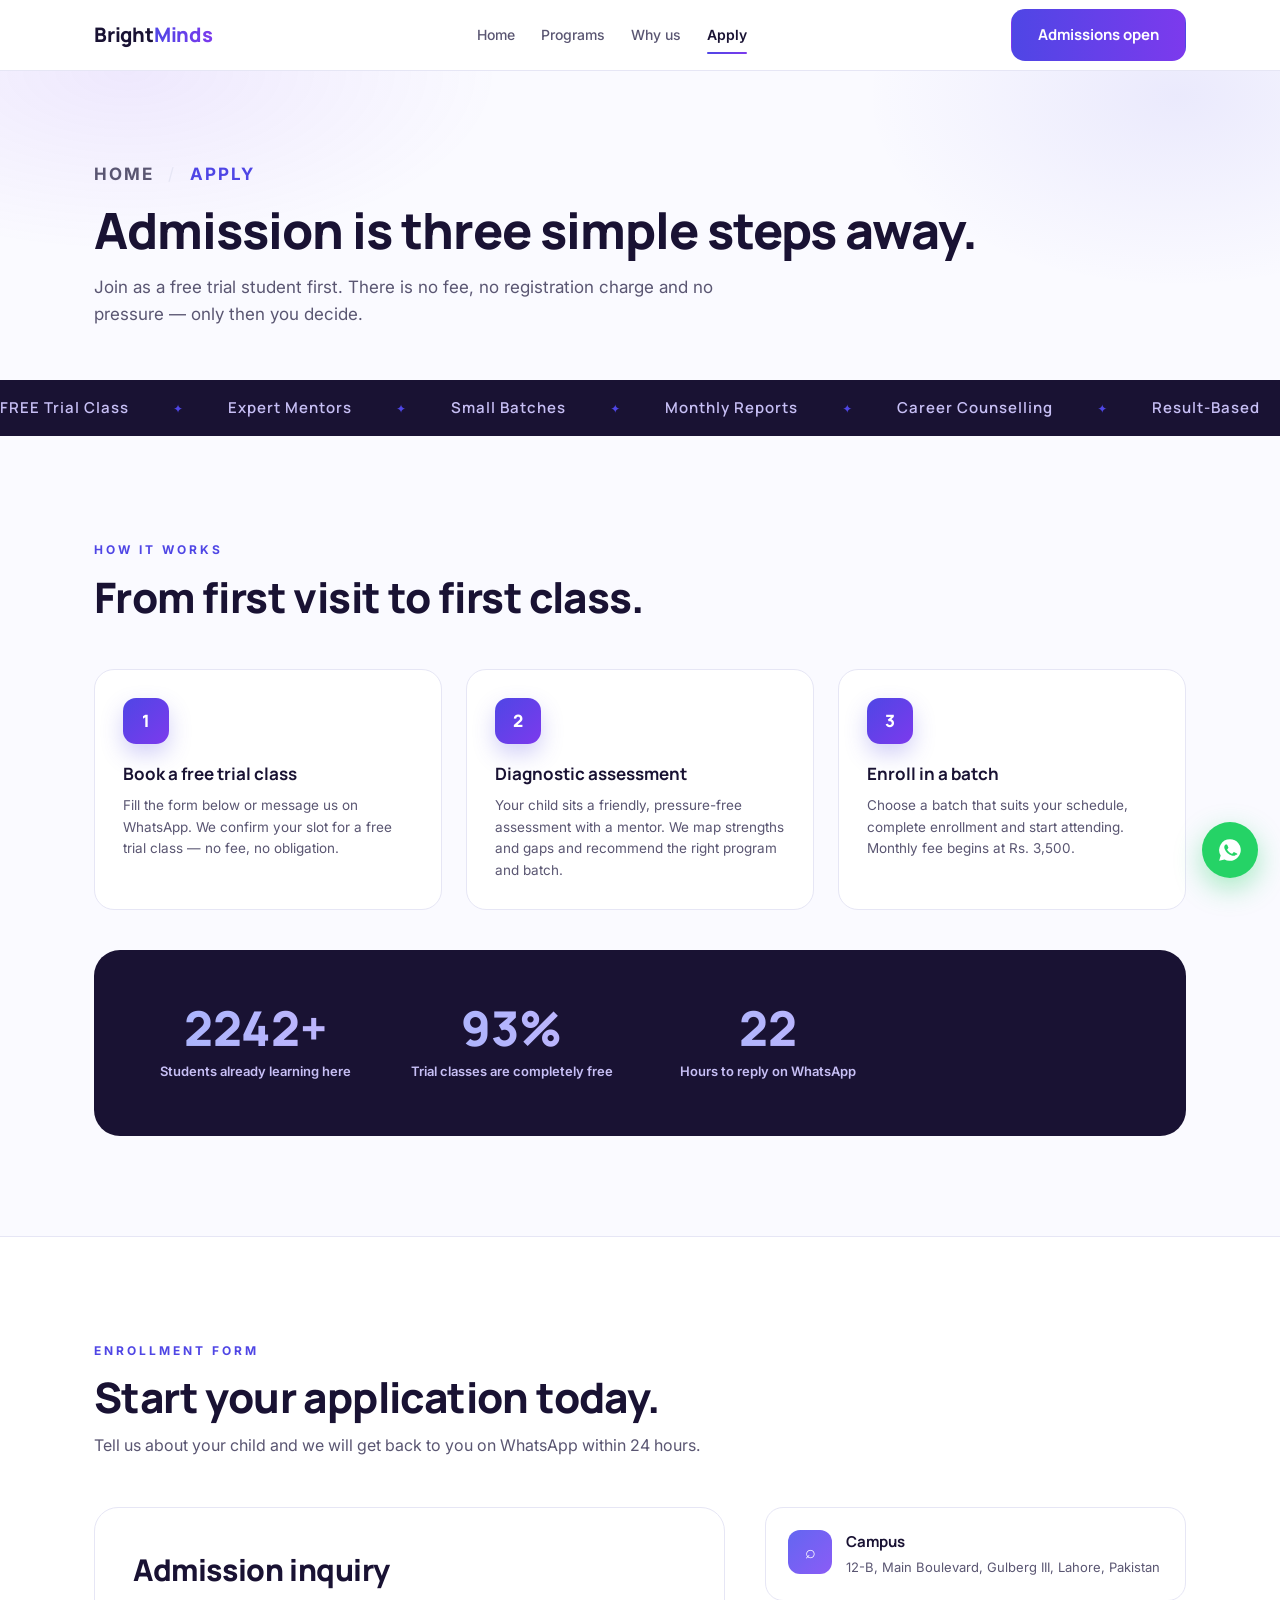
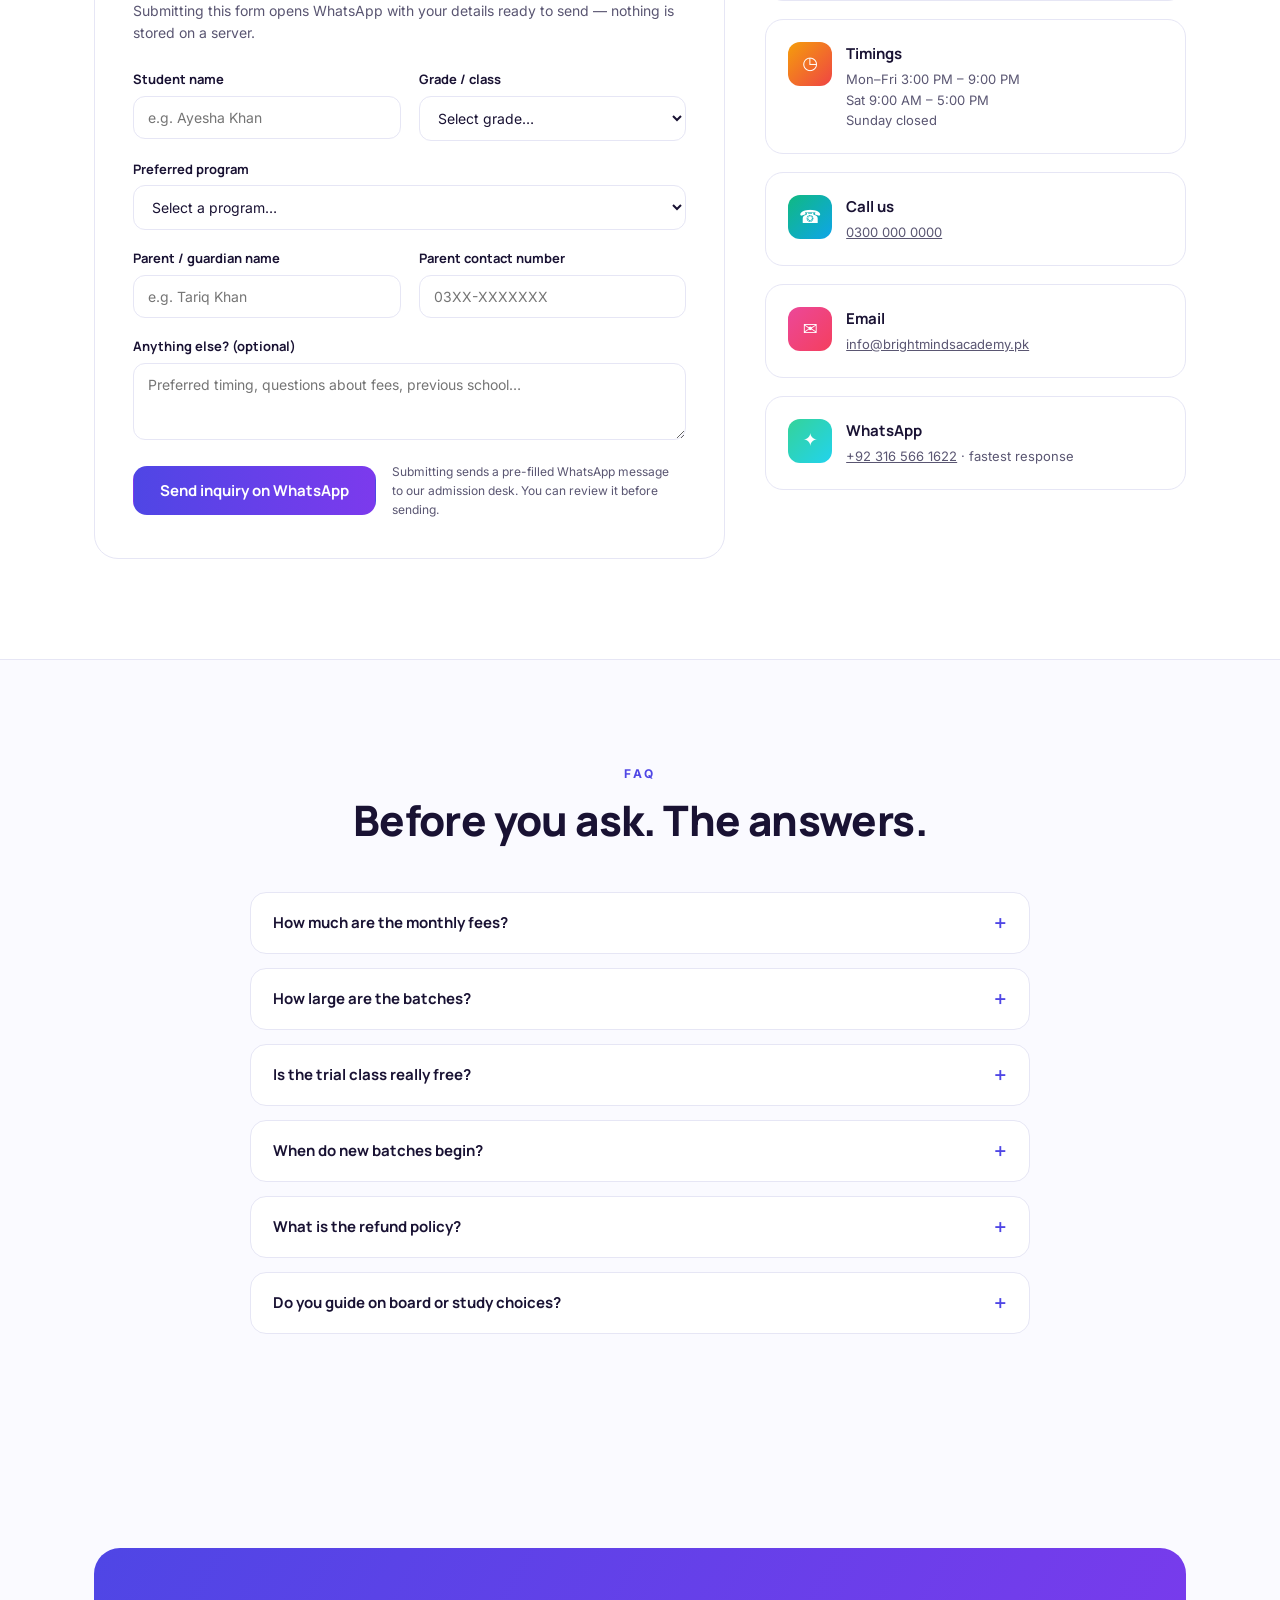
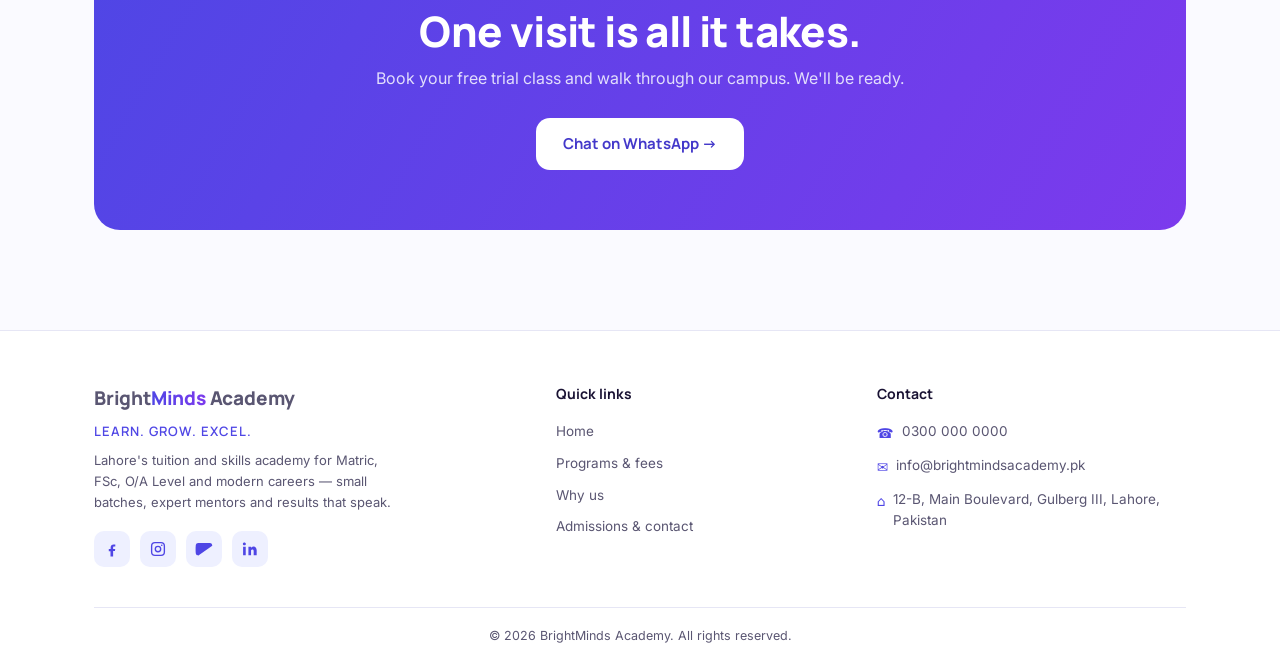
==== apply.html @ 00cc15eb "BrightMinds Academy: production multi-page education academy website (HTML/CSS/JS)" ====
<!DOCTYPE html>
<html lang="en">
<head>
<meta charset="UTF-8" />
<meta name="viewport" content="width=device-width, initial-scale=1.0" />
<title>Admissions &amp; Contact — BrightMinds Academy Lahore</title>
<meta name="description" content="Apply for admission at BrightMinds Academy, Lahore. Book a free trial class, fill the enrollment form or contact us on WhatsApp for fees, batches and enrollment details." />
<link rel="preconnect" href="https://fonts.googleapis.com" />
<link rel="preconnect" href="https://fonts.gstatic.com" crossorigin />
<link href="https://fonts.googleapis.com/css2?family=Manrope:wght@500;600;700;800&family=Inter:wght@400;500;600&display=swap" rel="stylesheet" />
<link rel="stylesheet" href="css/style.css" />
</head>
<body>
<div class="sp" id="sp" aria-hidden="true"></div>
<a class="skip" href="#main">Skip to content</a>

<header>
  <div class="container nav">
    <a class="brand" href="index.html">Bright<em>Minds</em></a>
    <button class="nav-toggle" id="navToggle" aria-expanded="false" aria-controls="navLinks">
      <span class="bar"></span><span class="bar"></span><span class="bar"></span>
      <span class="sr-only">Toggle navigation menu</span>
    </button>
    <nav class="nav-links" id="navLinks" aria-label="Primary">
      <a href="index.html">Home</a>
      <a href="programs.html">Programs</a>
      <a href="why-us.html">Why us</a>
      <a href="apply.html" aria-current="page">Apply</a>
    </nav>
    <a class="btn btn-indigo" href="apply.html">Admissions open</a>
  </div>
</header>

<main id="main">
  <section class="page-hero">
    <div class="container">
      <p class="crumb rise" style="--d:.05s"><a href="index.html">Home</a><span class="current"></span><b>Apply</b></p>
      <h1 class="rise" style="--d:.15s">Admission is three simple steps away.</h1>
      <p class="rise" style="--d:.25s">Join as a free trial student first. There is no fee, no registration charge and no pressure — only then you decide.</p>
    </div>
  </section>

  <div class="marquee" aria-hidden="true">
    <div class="marquee-track">
      <span>FREE Trial Class</span><span>Expert Mentors</span><span>Small Batches</span><span>Monthly Reports</span><span>Career Counselling</span><span>Result-Based</span>
      <span>FREE Trial Class</span><span>Expert Mentors</span><span>Small Batches</span><span>Monthly Reports</span><span>Career Counselling</span><span>Result-Based</span>
    </div>
  </div>

  <section id="steps">
    <div class="container">
      <div class="sec-head reveal">
        <span class="kicker">How it works</span>
        <h2>From first visit to first class.</h2>
      </div>
      <div class="steps">
        <article class="scard reveal">
          <div class="snum">1</div>
          <h3>Book a free trial class</h3>
          <p>Fill the form below or message us on WhatsApp. We confirm your slot for a free trial class — no fee, no obligation.</p>
        </article>
        <article class="scard reveal">
          <div class="snum">2</div>
          <h3>Diagnostic assessment</h3>
          <p>Your child sits a friendly, pressure-free assessment with a mentor. We map strengths and gaps and recommend the right program and batch.</p>
        </article>
        <article class="scard reveal">
          <div class="snum">3</div>
          <h3>Enroll in a batch</h3>
          <p>Choose a batch that suits your schedule, complete enrollment and start attending. Monthly fee begins at Rs. 3,500.</p>
        </article>
      </div>
      <div class="stats stat-grid reveal" style="margin-top:40px">
        <div class="stat spot"><b data-count="2400" data-suffix="+">2,400+</b><span>Students already learning here</span></div>
        <div class="stat spot"><b data-count="100" data-suffix="%">100%</b><span>Trial classes are completely free</span></div>
        <div class="stat spot"><b data-count="24">24</b><span>Hours to reply on WhatsApp</span></div>
      </div>
    </div>
  </section>

  <section id="enroll" class="alt">
    <div class="container">
      <div class="sec-head reveal">
        <span class="kicker">Enrollment form</span>
        <h2>Start your application today.</h2>
        <p>Tell us about your child and we will get back to you on WhatsApp within 24 hours.</p>
      </div>
      <div class="dual">
        <div class="form-wrap reveal">
          <h2>Admission inquiry</h2>
          <p class="form-sub">Submitting this form opens WhatsApp with your details ready to send — nothing is stored on a server.</p>
          <form id="applyForm" method="post" action="#" novalidate>
            <div class="form-grid">
              <div class="field">
                <label for="student">Student name</label>
                <input type="text" id="student" name="student" placeholder="e.g. Ayesha Khan" autocomplete="name" required />
              </div>
              <div class="field">
                <label for="grade">Grade / class</label>
                <select id="grade" name="grade" required>
                  <option value="">Select grade…</option>
                  <option>Grade 1–3</option>
                  <option>Grade 4–5</option>
                  <option>Grade 6–8</option>
                  <option>Grade 9 (Matric / O Level)</option>
                  <option>Grade 10 (Matric / O Level)</option>
                  <option>Grade 11 (FSc / A Level)</option>
                  <option>Grade 12 (FSc / A Level)</option>
                  <option>Other / Adult</option>
                </select>
              </div>
              <div class="field full">
                <label for="program">Preferred program</label>
                <select id="program" name="program" required>
                  <option value="">Select a program…</option>
                  <option>Mathematics Mastery</option>
                  <option>O/A Level Coaching</option>
                  <option>Web Development</option>
                  <option>English &amp; IELTS</option>
                  <option>Digital Design</option>
                  <option>Physics &amp; Chemistry</option>
                  <option>Matric &amp; FSc Boards</option>
                  <option>Qur'an &amp; Islamic Studies</option>
                </select>
              </div>
              <div class="field">
                <label for="parent">Parent / guardian name</label>
                <input type="text" id="parent" name="parent" placeholder="e.g. Tariq Khan" autocomplete="name" required />
              </div>
              <div class="field">
                <label for="phone">Parent contact number</label>
                <input type="tel" id="phone" name="phone" placeholder="03XX-XXXXXXX" autocomplete="tel" pattern="[0-9+\- ]{10,15}" title="Please enter a valid phone number, e.g. 0300 1234567" required />
              </div>
              <div class="field full">
                <label for="notes">Anything else? (optional)</label>
                <textarea id="notes" name="notes" rows="3" placeholder="Preferred timing, questions about fees, previous school…"></textarea>
              </div>
            </div>
            <div class="form-actions">
              <button class="btn btn-indigo" type="submit">Send inquiry on WhatsApp</button>
              <small>Submitting sends a pre-filled WhatsApp message to our admission desk. You can review it before sending.</small>
            </div>
          </form>
        </div>
        <div class="info-grid reveal">
          <div class="info spot"><span class="ic ic-i" aria-hidden="true">⌕</span><div><h3>Campus</h3><p>12-B, Main Boulevard, Gulberg III, Lahore, Pakistan</p></div></div>
          <div class="info spot"><span class="ic ic-j" aria-hidden="true">◷</span><div><h3>Timings</h3><p>Mon–Fri 3:00 PM – 9:00 PM<br />Sat 9:00 AM – 5:00 PM<br />Sunday closed</p></div></div>
          <div class="info spot"><span class="ic ic-m" aria-hidden="true">☎</span><div><h3>Call us</h3><p><a href="tel:03000000000">0300 000 0000</a></p></div></div>
          <div class="info spot"><span class="ic ic-d" aria-hidden="true">✉</span><div><h3>Email</h3><p><a href="mailto:info@brightmindsacademy.pk">info@brightmindsacademy.pk</a></p></div></div>
          <div class="info spot"><span class="ic ic-e" aria-hidden="true">✦</span><div><h3>WhatsApp</h3><p><a href="https://wa.me/923165661622" target="_blank" rel="noopener">+92 316 566 1622</a> · fastest response</p></div></div>
        </div>
      </div>
    </div>
  </section>

  <section id="faq">
    <div class="container">
      <div class="sec-head reveal sec-center">
        <span class="kicker">FAQ</span>
        <h2>Before you ask. The answers.</h2>
      </div>
      <div class="faq">
        <details class="reveal">
          <summary>How much are the monthly fees?</summary>
          <p>Fees range from Rs. 3,500 to Rs. 7,500 per month depending on the program. Fees include all study material and monthly reports. Paying a term in advance (3 months) saves 5%, and siblings enjoy a 10% discount for the second child.</p>
        </details>
        <details class="reveal">
          <summary>How large are the batches?</summary>
          <p>Maximum 8 students per batch — a guarantee we never break. This keeps classes interactive and gives every child individual attention, homework review and doubt-clearing time.</p>
        </details>
        <details class="reveal">
          <summary>Is the trial class really free?</summary>
          <p>Yes, completely free and with no obligation. You attend one full class with your child's prospective batch, meet the mentor, and then decide. No registration fee is charged at any point.</p>
        </details>
        <details class="reveal">
          <summary>When do new batches begin?</summary>
          <p>Every month. We also run mid-month intakes whenever a seat opens. Tell us your preferred timing and we will match you with the next available batch.</p>
        </details>
        <details class="reveal">
          <summary>What is the refund policy?</summary>
          <p>Fees are charged monthly. If you leave before the month ends, the remaining classes are adjusted — either refunded or carried to the next month. There is no security deposit and no fine for leaving.</p>
        </details>
        <details class="reveal">
          <summary>Do you guide on board or study choices?</summary>
          <p>Yes. As part of Matric/FSc and O/A Level programs, our mentors offer free career counselling sessions — subject selection, stream choices and realistic university pathways.</p>
        </details>
      </div>
    </div>
  </section>

  <section id="visit">
    <div class="container">
      <div class="cta-band reveal">
        <h2>One visit is all it takes.</h2>
        <p>Book your free trial class and walk through our campus. We'll be ready.</p>
        <a class="btn" href="https://wa.me/923165661622" target="_blank" rel="noopener">Chat on WhatsApp →</a>
      </div>
    </div>
  </section>
</main>

<footer>
  <div class="container">
    <div class="foot-grid">
      <div>
        <a class="brand" href="index.html">Bright<em>Minds</em> Academy</a>
        <p class="tagline">Learn. Grow. Excel.</p>
        <p class="foot-about">Lahore's tuition and skills academy for Matric, FSc, O/A Level and modern careers — small batches, expert mentors and results that speak.</p>
        <div class="socials">
          <a href="#" aria-label="BrightMinds Academy on Facebook"><svg width="18" height="18" viewBox="0 0 24 24" fill="currentColor" aria-hidden="true"><path d="M13.5 21.9v-7.2h2.4l.4-2.8h-2.8V10c0-.8.2-1.4 1.4-1.4h1.5V6.1c-.3 0-1.2-.1-2.3-.1-2.3 0-3.9 1.4-3.9 4v2.1H7.7v2.8h2.3v7.2z"/></svg></a>
          <a href="#" aria-label="BrightMinds Academy on Instagram"><svg width="18" height="18" viewBox="0 0 24 24" fill="none" stroke="currentColor" stroke-width="1.8" aria-hidden="true"><rect x="3.5" y="3.5" width="17" height="17" rx="4.5"/><circle cx="12" cy="12" r="3.6"/><circle cx="17" cy="7" r="1.1" fill="currentColor" stroke="none"/></svg></a>
          <a href="#" aria-label="BrightMinds Academy on YouTube"><svg width="18" height="18" viewBox="0 0 24 24" fill="currentColor" aria-hidden="true"><path d="M23 7.5s-.2-1.7-.9-2.4c-.9-.9-1.9-.9-2.4-1C16.5 4 12 4 12 4s-4.5 0-7.7.1c-.5.1-1.5.1-2.4 1C1.2 5.8 1 7.5 1 7.5S.8 9.5.8 11.5v1.9c0 2 .2 4 .2 4s.2 1.7.9 2.4c.9.9 2.1.9 2.6 1 1.9.2 7.5.2 7.5s4.5 0 7.7-.1c.5-.1 1.5-.1 2.4-1 .7-.7.9-2.4.9-2.4s.2-2 .2-4v-1.9c0-2-.2-4-.2-4zM9.8 15V8.4l6.2 3.3z"/></svg></a>
          <a href="#" aria-label="BrightMinds Academy on LinkedIn"><svg width="18" height="18" viewBox="0 0 24 24" fill="currentColor" aria-hidden="true"><path d="M20.4 20.4h-3.5v-5.6c0-1.3-.5-2.2-1.7-2.2-.9 0-1.4.6-1.7 1.2-.1.2-.1.5-.1.8v5.8H9.9V9h3.5v1.6c.5-.7 1.3-1.8 3.3-1.8 2.4 0 4.2 1.6 4.2 4.9v6.7zM4.5 3.3c-1.2 0-2 .8-2 1.9 0 1.1.8 1.9 2 1.9s2-.8 2-1.9c-.1-1.1-.9-1.9-2-1.9zM2.8 20.4h3.5V9H2.8z"/></svg></a>
        </div>
      </div>
      <div>
        <h4 class="foot-h">Quick links</h4>
        <ul class="foot-links">
          <li><a href="index.html">Home</a></li>
          <li><a href="programs.html">Programs &amp; fees</a></li>
          <li><a href="why-us.html">Why us</a></li>
          <li><a href="apply.html">Admissions &amp; contact</a></li>
        </ul>
      </div>
      <div>
        <h4 class="foot-h">Contact</h4>
        <ul class="foot-links">
          <li><span class="em" aria-hidden="true">☎</span><a href="tel:03000000000">0300 000 0000</a></li>
          <li><span class="em" aria-hidden="true">✉</span><a href="mailto:info@brightmindsacademy.pk">info@brightmindsacademy.pk</a></li>
          <li><span class="em" aria-hidden="true">⌂</span>12-B, Main Boulevard, Gulberg III, Lahore, Pakistan</li>
        </ul>
      </div>
    </div>
    <div class="foot-bar">© 2026 BrightMinds Academy. All rights reserved.</div>
  </div>
</footer>

<a class="wa" href="https://wa.me/923165661622" target="_blank" rel="noopener" aria-label="Chat with BrightMinds Academy on WhatsApp">
  <svg width="26" height="26" viewBox="0 0 24 24" fill="currentColor" aria-hidden="true"><path d="M12 2a10 10 0 0 0-8.6 15.1L2 22l5-1.3A10 10 0 1 0 12 2zm5.5 14.1c-.2.6-1.2 1.2-1.7 1.2-.5.1-1 .2-3.3-.7-2.8-1.1-4.6-4-4.7-4.2-.1-.2-1.1-1.5-1.1-2.9s.7-2 1-2.3c.2-.3.5-.3.7-.3h.5c.2 0 .4 0 .6.5l.9 2.1c.1.2.1.4 0 .6l-.5.7-.4.4c-.1.1-.3.3-.1.6.2.3.8 1.3 1.7 2.1 1.2 1.1 2.2 1.4 2.5 1.5.3.2.5.1.7-.1l1-1.2c.2-.3.4-.2.7-.1l2 1c.3.1.5.2.6.3.1.1.1.8-.1 1.3z"/></svg>
</a>

<script src="js/main.js"></script>
</body>
</html>
---- css/style.css ----
:root{
  --indigo:#4F46E5;--indigo-dark:#4338CA;--violet:#7C3AED;--soft:#EEF0FF;--pastel:#F4F6FF;--pastel2:#FBF0FF;
  --ink:#191233;--muted:#5A5672;--bg:#FAFAFF;--card:#fff;--line:#E6E6F5;
  --sans:"Manrope",system-ui,sans-serif;--body:"Inter",system-ui,sans-serif;
}
*{margin:0;padding:0;box-sizing:border-box}
html{scroll-behavior:smooth}
body{font-family:var(--body);background:var(--bg);color:var(--ink);line-height:1.6;-webkit-font-smoothing:antialiased}
::selection{background:var(--indigo);color:#fff}
a{color:inherit}
.container{max-width:1140px;margin:0 auto;padding:0 24px}
.sr-only{position:absolute;width:1px;height:1px;padding:0;margin:-1px;overflow:hidden;clip:rect(0,0,0,0);white-space:nowrap;border:0}
.skip{position:absolute;left:-999px;top:0;background:var(--indigo);color:#fff;padding:12px 20px;z-index:200;border-radius:0 0 12px 0;font-weight:600}
.skip:focus{left:0}

header{position:sticky;top:0;z-index:100;background:rgba(255,255,255,.9);backdrop-filter:blur(14px);border-bottom:1px solid var(--line)}
.nav{display:flex;align-items:center;justify-content:space-between;height:70px;gap:20px}
.brand{font-family:var(--sans);font-weight:800;font-size:20px;text-decoration:none;letter-spacing:-.2px;white-space:nowrap}
.brand em{font-style:normal;background:linear-gradient(90deg,var(--indigo),var(--violet));-webkit-background-clip:text;background-clip:text;color:transparent}
.nav-links{display:flex;gap:26px;align-items:center}
.nav-links a{text-decoration:none;font-size:14px;font-weight:500;color:var(--muted);position:relative;padding:6px 0}
.nav-links a:hover{color:var(--ink)}
.nav-links a[aria-current="page"]{color:var(--ink);font-weight:600}
.nav-links a[aria-current="page"]::after{content:"";position:absolute;left:0;right:0;bottom:-2px;height:2px;border-radius:2px;background:linear-gradient(90deg,var(--indigo),var(--violet))}
.nav-toggle{display:none;background:none;border:0;width:42px;height:42px;flex-direction:column;align-items:center;justify-content:center;gap:5px;cursor:pointer;border-radius:10px;flex:none}
.nav-toggle .bar{width:20px;height:2px;background:var(--ink);border-radius:2px;transition:transform .2s,opacity .2s}
body.nav-open .nav-toggle .bar:nth-child(1){transform:translateY(7px) rotate(45deg)}
body.nav-open .nav-toggle .bar:nth-child(2){opacity:0}
body.nav-open .nav-toggle .bar:nth-child(3){transform:translateY(-7px) rotate(-45deg)}

.btn{display:inline-flex;align-items:center;gap:8px;padding:13px 26px;border-radius:14px;font-weight:700;font-size:15px;text-decoration:none;border:1px solid transparent;cursor:pointer;font-family:var(--sans);transition:transform .15s,box-shadow .2s,background .2s}
.btn:active{transform:scale(.97)}
.btn-indigo{background:linear-gradient(90deg,var(--indigo),var(--violet));color:#fff}
.btn-indigo:hover{box-shadow:0 12px 30px rgba(79,70,229,.35)}
.btn-line{border-color:var(--line);background:#fff;color:var(--ink)}
.btn-line:hover{border-color:var(--indigo)}
.center{text-align:center;margin-top:34px}

.hero{padding:clamp(64px,9vw,110px) 0 72px;position:relative;overflow:hidden}
.hero::before{content:"";position:absolute;width:46vmax;height:46vmax;left:-18vmax;top:-20vmax;border-radius:50%;background:radial-gradient(circle,rgba(124,58,237,.12),transparent 60%);pointer-events:none}
.hero-grid{display:grid;grid-template-columns:1.05fr .95fr;gap:56px;align-items:center;position:relative;z-index:2}
.hero .kicker{display:inline-block;font-size:12px;font-weight:700;letter-spacing:2px;text-transform:uppercase;color:var(--indigo);background:var(--soft);padding:7px 16px;border-radius:999px;margin-bottom:20px}
.hero h1{font-family:var(--sans);font-weight:800;font-size:clamp(38px,5.4vw,58px);line-height:1.08;letter-spacing:-1px;margin-bottom:18px;text-wrap:balance}
.hero h1 span{background:linear-gradient(90deg,var(--indigo),var(--violet));-webkit-background-clip:text;background-clip:text;color:transparent}
.hero p{color:var(--muted);max-width:520px;margin-bottom:28px;font-size:17px}
.hero-actions{display:flex;gap:12px;flex-wrap:wrap}
.hero-note{margin-top:22px;font-size:13px;color:var(--muted)}
.hero-note b{color:var(--indigo)}

.hero-visual{position:relative;height:340px}
.course-pill{position:absolute;background:#fff;border:1px solid var(--line);border-radius:18px;padding:16px 18px;box-shadow:0 24px 50px rgba(25,18,51,.12);display:flex;align-items:center;gap:14px;min-width:230px}
.course-pill .cp-ic{width:46px;height:46px;flex:none;border-radius:13px;display:flex;align-items:center;justify-content:center;font-size:20px;font-weight:800;color:#fff}
.course-pill h4{font-size:14px;font-weight:700}
.course-pill span{font-size:12px;color:var(--muted)}
.cp1{top:16px;left:0;animation:float 6s ease-in-out infinite}
.cp2{top:118px;right:0;animation:float 7s ease-in-out .6s infinite}
.cp3{top:224px;left:30px;animation:float 6.5s ease-in-out 1.2s infinite}
@keyframes float{0%,100%{transform:translateY(0)}50%{transform:translateY(-10px)}}
.bg1{background:linear-gradient(135deg,#6366F1,#8B5CF6)}.bg2{background:linear-gradient(135deg,#F59E0B,#EF4444)}.bg3{background:linear-gradient(135deg,#10B981,#0EA5E9)}

.page-hero{padding:clamp(56px,7vw,92px) 0 52px;position:relative;overflow:hidden;background:radial-gradient(620px 300px at 10% 0%,rgba(124,58,237,.09),transparent 60%),radial-gradient(520px 320px at 92% 8%,rgba(79,70,229,.09),transparent 60%)}
.crumb{font-size:12px;letter-spacing:2px;text-transform:uppercase;font-weight:700;color:var(--indigo);display:flex;flex-wrap:wrap;gap:8px;align-items:center}
.crumb a{color:var(--muted);text-decoration:none}
.crumb a:hover{color:var(--indigo)}
.crumb b{font-weight:700;color:var(--indigo)}
.crumb span::before{content:"/";margin:0 6px;color:var(--line);font-weight:400}
.page-hero h1{font-family:var(--sans);font-weight:800;font-size:clamp(34px,5vw,50px);letter-spacing:-1px;line-height:1.12;margin:14px 0 16px;text-wrap:balance}
.page-hero p{color:var(--muted);max-width:660px;font-size:17px}

.marquee{overflow:hidden;background:var(--ink);color:#fff;padding:16px 0;position:relative;z-index:3}
.marquee-track{display:flex;gap:44px;width:max-content;animation:scroll 26s linear infinite}
.marquee span{font-family:var(--sans);font-weight:600;font-size:15px;letter-spacing:1px;display:inline-flex;align-items:center;gap:44px;white-space:nowrap;color:#C7BFF5}
.marquee span::after{content:"✦";color:var(--indigo);font-size:12px}
@keyframes scroll{to{transform:translateX(-50%)}}

.sp{position:fixed;top:0;left:0;height:3px;width:0;z-index:999;background:linear-gradient(90deg,var(--indigo),var(--violet));box-shadow:0 0 12px rgba(79,70,229,.55)}
.hero-fx{position:absolute;inset:0;pointer-events:none;will-change:transform}
.orb{position:absolute;border-radius:50%;filter:blur(30px);opacity:.5}
.hero-fx .orb.o1{width:30vmax;height:30vmax;right:-8vmax;top:-10vmax;background:radial-gradient(circle,var(--indigo),transparent 65%);animation:bob 12s ease-in-out infinite}
.hero-fx .orb.o2{width:24vmax;height:24vmax;left:-8vmax;bottom:-6vmax;background:radial-gradient(circle,var(--violet),transparent 65%);animation:bob 10s ease-in-out 2s infinite}
@keyframes bob{0%,100%{transform:translateY(0)}50%{transform:translateY(-16px)}}
.spot{position:relative}
.spot::before{content:"";position:absolute;inset:0;border-radius:inherit;pointer-events:none;opacity:0;transition:opacity .3s;background:radial-gradient(340px circle at var(--mx,50%) var(--my,50%),rgba(79,70,229,.75),transparent 45%);z-index:1}
.spot:hover::before{opacity:.1}
.hero .rise{opacity:0;animation:rise .7s cubic-bezier(.22,1,.36,1) forwards;animation-delay:var(--d,0s)}
.page-hero .rise{opacity:0;animation:rise .7s cubic-bezier(.22,1,.36,1) forwards;animation-delay:var(--d,0s)}
@keyframes rise{from{opacity:0;transform:translateY(26px)}to{opacity:1;transform:none}}

section{padding:clamp(64px,8vw,100px) 0}
.sec-head{max-width:660px;margin-bottom:48px}
.sec-head .kicker{font-size:12px;font-weight:700;letter-spacing:3px;text-transform:uppercase;color:var(--indigo)}
.sec-head h2{font-family:var(--sans);font-weight:800;font-size:clamp(30px,4vw,42px);letter-spacing:-.6px;line-height:1.12;margin-top:12px;text-wrap:balance}
.sec-head p{color:var(--muted);margin-top:12px}
.sec-center{margin-left:auto;margin-right:auto;text-align:center}

.course-grid{display:grid;grid-template-columns:repeat(3,1fr);gap:24px}
.course{background:#fff;border:1px solid var(--line);border-radius:20px;overflow:hidden;transition:transform .2s,box-shadow .2s}
.course:hover{transform:translateY(-5px);box-shadow:0 24px 48px rgba(25,18,51,.1)}
.course-art{height:96px;padding:22px;color:#fff;display:flex;align-items:flex-end;position:relative}
.course-art .lvl{position:absolute;top:16px;right:16px;font-size:11px;font-weight:700;background:rgba(255,255,255,.22);padding:4px 12px;border-radius:999px}
.course-art .chip{font-size:12px;font-weight:700;background:rgba(0,0,0,.2);padding:4px 12px;border-radius:999px;backdrop-filter:blur(4px)}
.art-i{background:linear-gradient(135deg,#6366F1,#8B5CF6)}.art-j{background:linear-gradient(135deg,#F59E0B,#EF4444)}
.art-m{background:linear-gradient(135deg,#10B981,#0EA5E9)}.art-d{background:linear-gradient(135deg,#EC4899,#F43F5E)}
.art-g{background:linear-gradient(135deg,#2DD4BF,#6366F1)}.art-f{background:linear-gradient(135deg,#A78BFA,#6366F1)}
.art-e{background:linear-gradient(135deg,#34D399,#22D3EE)}.art-c{background:linear-gradient(135deg,#F59E0B,#8B5CF6)}
.course-body{padding:20px}
.course-body h3{font-size:17px;margin-bottom:6px}
.course-body p{font-size:13px;color:var(--muted);margin-bottom:12px}
.course-meta{display:flex;justify-content:space-between;align-items:center;font-size:13px;color:var(--muted);gap:8px;flex-wrap:wrap}
.course-meta b{color:var(--ink)}
.course-meta .enroll{color:var(--indigo);font-weight:700;text-decoration:none}
.course-meta .enroll:hover{text-decoration:underline}

.fee-note{display:flex;gap:14px;align-items:flex-start;background:var(--soft);border:1px solid #DCDEFB;border-radius:16px;padding:20px 22px;margin-top:30px}
.fee-note .ic{width:40px;height:40px;flex:none;border-radius:12px;background:linear-gradient(135deg,var(--indigo),var(--violet));color:#fff;display:flex;align-items:center;justify-content:center;font-size:18px}
.fee-note h4{font-size:15px;margin-bottom:4px;font-family:var(--sans)}
.fee-note p{font-size:13.5px;color:var(--muted)}

.why-grid{display:grid;grid-template-columns:repeat(4,1fr);gap:24px}
.why{background:#fff;border:1px solid var(--line);border-radius:20px;padding:26px}
.why .ic{width:48px;height:48px;display:flex;align-items:center;justify-content:center;border-radius:14px;font-size:20px;margin-bottom:14px;color:#fff}
.why h3{font-size:16px;margin-bottom:8px;font-family:var(--sans);font-weight:700}
.why p{font-size:13px;color:var(--muted)}
.ic-i{background:linear-gradient(135deg,#6366F1,#8B5CF6)}.ic-j{background:linear-gradient(135deg,#F59E0B,#EF4444)}
.ic-m{background:linear-gradient(135deg,#10B981,#0EA5E9)}.ic-d{background:linear-gradient(135deg,#EC4899,#F43F5E)}
.ic-e{background:linear-gradient(135deg,#34D399,#22D3EE)}.ic-c{background:linear-gradient(135deg,#F59E0B,#8B5CF6)}

.stats{display:grid;grid-template-columns:repeat(4,1fr);gap:26px;text-align:center;background:var(--ink);border-radius:26px;padding:clamp(34px,5vw,54px) clamp(20px,4vw,46px);color:#fff}
.stat b{display:block;font-family:var(--sans);font-weight:800;font-size:clamp(32px,4.4vw,48px);background:linear-gradient(90deg,#A5B4FC,#C4B5FD);-webkit-background-clip:text;background-clip:text;color:transparent;line-height:1}
.stat span{color:#C7BFF5;font-size:13px;font-weight:600;display:block;margin-top:10px;line-height:1.5}

.alt{background:#fff;border-top:1px solid var(--line);border-bottom:1px solid var(--line)}
.tst-grid{display:grid;grid-template-columns:repeat(3,1fr);gap:24px}
.tst{background:var(--bg);border:1px solid var(--line);border-radius:20px;padding:26px}
.tst .stars{color:#F5A623;margin-bottom:12px;letter-spacing:2px}
.tst p{font-size:14px;color:var(--muted);font-style:italic}
.tst .who{margin-top:16px;font-size:14px;font-weight:700;font-family:var(--sans)}
.tst .who span{display:block;font-weight:400;color:var(--muted);font-size:12px;font-family:var(--body)}

.cta-band{background:linear-gradient(120deg,var(--indigo),var(--violet));border-radius:26px;color:#fff;padding:clamp(36px,5vw,60px);text-align:center}
.cta-band h2{font-family:var(--sans);font-weight:800;font-size:clamp(28px,4vw,42px);letter-spacing:-.6px;line-height:1.1}
.cta-band p{color:#E2DEFC;margin:12px 0 26px}
.cta-band .btn{background:#fff;color:var(--indigo-dark)}

.foot-grid{display:grid;grid-template-columns:1.5fr 1fr 1.1fr;gap:40px;padding:52px 0 40px}
footer{background:#fff;border-top:1px solid var(--line);color:var(--muted);font-size:14px}
footer .brand{display:inline-block;font-size:19px;margin-bottom:8px}
.foot-about{font-size:13px;max-width:300px;margin-top:8px}
.tagline{font-family:var(--sans);font-weight:600;color:var(--indigo);font-size:13px;letter-spacing:1px;text-transform:uppercase}
.foot-h{font-family:var(--sans);font-size:14px;font-weight:700;color:var(--ink);margin-bottom:16px}
.foot-links{list-style:none;display:flex;flex-direction:column;gap:10px}
.foot-links a{text-decoration:none;color:var(--muted);font-size:13.5px}
.foot-links a:hover{color:var(--indigo)}
.foot-links li{font-size:13.5px;display:flex;gap:8px;align-items:flex-start}
.foot-links .em{color:var(--indigo);flex:none;margin-top:2px}
.socials{display:flex;gap:10px;margin-top:18px}
.socials a{width:36px;height:36px;border-radius:10px;background:var(--soft);display:flex;align-items:center;justify-content:center;color:var(--indigo);text-decoration:none;transition:transform .15s,background .2s}
.socials a:hover{transform:translateY(-3px);background:#E0E4FF}
.foot-bar{border-top:1px solid var(--line);padding:18px 0 22px;text-align:center;font-size:12.5px}

.wa{position:fixed;right:22px;bottom:22px;z-index:150;width:56px;height:56px;border-radius:50%;background:#25D366;display:flex;align-items:center;justify-content:center;color:#fff;box-shadow:0 10px 28px rgba(37,211,102,.4);text-decoration:none;transition:transform .2s}
.wa:hover{transform:scale(1.08)}

.principle-grid{display:grid;grid-template-columns:repeat(2,1fr);gap:24px}
.principle{background:#fff;border:1px solid var(--line);border-radius:20px;padding:26px;display:flex;gap:16px;align-items:flex-start}
.principle .num{width:42px;height:42px;flex:none;border-radius:12px;background:linear-gradient(135deg,var(--indigo),var(--violet));color:#fff;font-family:var(--sans);font-weight:800;display:flex;align-items:center;justify-content:center}
.principle h3{font-size:16px;margin-bottom:6px;font-family:var(--sans)}
.principle p{font-size:13.5px;color:var(--muted)}

.mentor-grid{display:grid;grid-template-columns:repeat(3,1fr);gap:24px}
.mentor{background:#fff;border:1px solid var(--line);border-radius:20px;padding:30px 26px;text-align:center}
.avatar{width:78px;height:78px;border-radius:50%;margin:0 auto 16px;display:flex;align-items:center;justify-content:center;color:#fff;font-weight:800;font-size:26px;font-family:var(--sans);box-shadow:0 12px 26px rgba(79,70,229,.22)}
.av1{background:linear-gradient(135deg,#6366F1,#8B5CF6)}.av2{background:linear-gradient(135deg,#F59E0B,#EF4444)}
.av3{background:linear-gradient(135deg,#10B981,#0EA5E9)}.av4{background:linear-gradient(135deg,#EC4899,#F43F5E)}
.av5{background:linear-gradient(135deg,#2DD4BF,#6366F1)}.av6{background:linear-gradient(135deg,#F59E0B,#8B5CF6)}
.mentor .role{font-size:11px;color:var(--indigo);font-weight:700;text-transform:uppercase;letter-spacing:1.5px}
.mentor h3{font-size:17px;font-family:var(--sans);margin:6px 0 4px}
.mentor .cred{font-size:12.5px;color:var(--muted);margin-top:6px}
.mentor .subj{display:inline-block;margin-top:12px;font-size:12px;font-weight:600;color:var(--indigo-dark);background:var(--soft);padding:5px 14px;border-radius:999px}

.gal-grid{display:grid;grid-template-columns:repeat(3,1fr);gap:24px}
.fac{background:#fff;border:1px solid var(--line);border-radius:20px;overflow:hidden;transition:transform .2s,box-shadow .2s}
.fac:hover{transform:translateY(-5px);box-shadow:0 24px 48px rgba(25,18,51,.1)}
.browser{display:flex;align-items:center;gap:6px;padding:11px 14px;background:#fff;border-bottom:1px solid var(--line)}
.browser i{width:8px;height:8px;border-radius:50%}
.browser .r{background:#FF5F57}.browser .y{background:#FEBC2E}.browser .g{background:#28C840}
.browser em{flex:1;margin:0 10px;height:20px;background:var(--soft);border-radius:8px;font-style:normal;font-size:9px;color:var(--muted);display:flex;align-items:center;padding:0 10px;overflow:hidden;white-space:nowrap}
.shot{height:180px;position:relative;overflow:hidden}
.fac-body{padding:18px 20px 20px;border-top:1px solid var(--line)}
.fac-body h3{font-size:15px;margin-bottom:4px;font-family:var(--sans)}
.fac-body p{font-size:12.5px;color:var(--muted)}
.sh1{background:linear-gradient(135deg,#E8EBFF,#DDD6FF)}
.sh2{background:linear-gradient(135deg,#1E1B4B,#312E81)}
.sh3{background:linear-gradient(135deg,#CFFAFE,#A7F3D0)}
.sh4{background:linear-gradient(135deg,#FEF3C7,#FDE68A)}
.sh5{background:linear-gradient(135deg,#D1FAE5,#A7F3D0)}
.sh6{background:linear-gradient(135deg,#FCE7F3,#E9D5FF)}
.scene{position:absolute;inset:0;padding:20px;display:flex;flex-direction:column;justify-content:flex-end;gap:12px}
.lines{display:flex;flex-direction:column;gap:8px}
.lines i{display:block;height:9px;border-radius:6px;background:rgba(19,14,64,.14)}
.lines i:nth-child(2){width:74%}
.lines i:nth-child(3){width:90%}
.board{height:92px;background:linear-gradient(135deg,#312E81,#4338CA);border-radius:14px;position:relative;box-shadow:0 8px 20px rgba(49,46,129,.35)}
.board .chalk{position:absolute;left:14px;background:rgba(255,255,255,.85);height:8px;border-radius:6px}
.board .chalk:nth-child(1){top:22px;width:56%}
.board .chalk:nth-child(2){top:40px;width:38%}
.board .chalk:nth-child(3){top:58px;width:48%}
.monitors{display:grid;grid-template-columns:repeat(4,1fr);gap:12px}
.monitors i{height:48px;border-radius:10px;background:rgba(255,255,255,.1);border:1px solid rgba(255,255,255,.26);display:flex;align-items:center;justify-content:center}
.monitors i::after{content:"";width:16px;height:10px;background:rgba(165,180,252,.95);border-radius:3px}
.flasks{display:flex;gap:14px;align-items:flex-end;justify-content:center;height:100%}
.flask{width:34px;height:44px;background:rgba(255,255,255,.88);border-radius:0 0 16px 16px;position:relative}
.flask::before{content:"";position:absolute;top:-8px;left:50%;transform:translateX(-50%);width:8px;height:10px;background:rgba(255,255,255,.88);border-radius:3px 3px 0 0}
.flask::after{content:"";position:absolute;left:7px;right:7px;top:12px;height:18px;border-radius:6px}
.f1::after{background:linear-gradient(180deg,#22D3EE,#0EA5E9)}
.f2::after{background:linear-gradient(180deg,#FBBF24,#F59E0B);height:24px}
.f3::after{background:linear-gradient(180deg,#EC4899,#BE185D)}
.books{display:flex;gap:9px;align-items:flex-end;height:100%}
.books i{width:20px;border-radius:4px 4px 0 0}
.b1{height:56px;background:#818CF8}.b2{height:40px;background:#F59E0B}.b3{height:64px;background:#34D399}.b4{height:46px;background:#EC4899}
.rug{display:flex;flex-direction:column;gap:7px;height:100%;justify-content:flex-end}
.rug i{display:block;height:9px;border-radius:6px;background:rgba(5,150,105,.28)}
.rug i:nth-child(2){width:70%;align-self:center}
.rug i:nth-child(3){width:85%;align-self:center}
.seats{display:flex;gap:12px;align-items:flex-end;justify-content:center;height:100%}
.seat{width:46px;height:32px;background:rgba(124,58,237,.22);border-radius:12px 12px 16px 16px;border:1px solid rgba(124,58,237,.35)}
.seat.s2{height:26px;opacity:.8}
.seat.s3{height:30px}
.table{height:40px;background:linear-gradient(135deg,#4F46E5,#7C3AED);border-radius:10px;margin-top:14px;box-shadow:0 8px 18px rgba(79,70,229,.3)}

.steps{display:grid;grid-template-columns:repeat(3,1fr);gap:24px}
.scard{background:#fff;border:1px solid var(--line);border-radius:20px;padding:28px;position:relative}
.snum{width:46px;height:46px;border-radius:13px;background:linear-gradient(135deg,var(--indigo),var(--violet));color:#fff;font-family:var(--sans);font-weight:800;font-size:17px;display:flex;align-items:center;justify-content:center;margin-bottom:16px;box-shadow:0 10px 22px rgba(79,70,229,.25)}
.scard h3{font-size:17px;margin-bottom:8px;font-family:var(--sans)}
.scard p{font-size:13.5px;color:var(--muted)}

.dual{display:grid;grid-template-columns:1.5fr 1fr;gap:40px;align-items:start}
.form-wrap{background:#fff;border:1px solid var(--line);border-radius:24px;padding:clamp(24px,4vw,38px)}
.form-wrap h2{font-family:var(--sans);font-weight:800;font-size:clamp(24px,3vw,30px);letter-spacing:-.4px;margin-bottom:6px}
.form-wrap .form-sub{font-size:14px;color:var(--muted);margin-bottom:24px}
.form-grid{display:grid;grid-template-columns:1fr 1fr;gap:18px}
.field{display:flex;flex-direction:column;gap:6px}
.field.full{grid-column:1/-1}
.field label{font-size:13px;font-weight:700;font-family:var(--sans)}
.field input,.field select,.field textarea{padding:12px 14px;border:1px solid var(--line);border-radius:12px;background:#fff;font-family:var(--body);font-size:14px;color:var(--ink);transition:border-color .15s,box-shadow .15s}
.field input:focus,.field select:focus,.field textarea:focus{outline:none;border-color:var(--indigo);box-shadow:0 0 0 3px rgba(79,70,229,.15)}
.form-hint{font-size:12px;color:var(--muted)}
.form-actions{display:flex;align-items:center;gap:16px;flex-wrap:wrap;margin-top:22px}
.form-actions small{font-size:12px;color:var(--muted);max-width:280px}
.info-grid{display:grid;grid-template-columns:1fr;gap:18px}
.info{background:#fff;border:1px solid var(--line);border-radius:18px;padding:22px;display:flex;gap:14px;align-items:flex-start}
.info .ic{width:44px;height:44px;flex:none;border-radius:12px;color:#fff;display:flex;align-items:center;justify-content:center;font-size:18px}
.info h3{font-size:15px;margin-bottom:3px;font-family:var(--sans)}
.info p{font-size:13px;color:var(--muted)}

.faq{max-width:780px;margin:0 auto}
.faq details{background:#fff;border:1px solid var(--line);border-radius:16px;padding:0 22px;margin-bottom:14px}
.faq summary{padding:18px 0;font-weight:700;font-family:var(--sans);cursor:pointer;list-style:none;display:flex;justify-content:space-between;align-items:center;gap:14px;font-size:15px}
.faq summary::-webkit-details-marker{display:none}
.faq summary:hover{color:var(--indigo)}
.faq summary::after{content:"+";color:var(--indigo);font-size:22px;font-weight:600;line-height:1;flex:none}
.faq details[open] summary::after{content:"–"}
.faq p{padding-bottom:20px;color:var(--muted);font-size:14px;max-width:640px}

.reveal{opacity:0;transform:translateY(20px);transition:opacity .6s ease,transform .6s ease}
.reveal.in{opacity:1;transform:none}
:focus-visible{outline:3px solid var(--indigo);outline-offset:2px;border-radius:4px}

@media (prefers-reduced-motion:reduce){
  html{scroll-behavior:auto}
  .marquee-track,.course-pill,.orb{animation:none !important}
  .reveal{opacity:1;transform:none;transition:none}
  .hero .rise,.page-hero .rise{opacity:1;transform:none;animation:none}
  .hero-fx{transform:none !important}
  .spot::before{display:none}
}

@media(max-width:960px){
  .hero-grid{grid-template-columns:1fr}
  .hero-visual{height:300px;margin-top:10px}
  .course-grid,.why-grid,.tst-grid,.mentor-grid,.gal-grid{grid-template-columns:1fr 1fr}
  .steps{grid-template-columns:1fr 1fr}
  .stats{grid-template-columns:1fr 1fr}
  .foot-grid{grid-template-columns:1fr 1fr;gap:32px}
  .dual{grid-template-columns:1fr}
  .nav-links{position:fixed;top:70px;left:0;right:0;margin:0;background:#fff;flex-direction:column;align-items:flex-start;gap:4px;padding:12px 24px 22px;border-bottom:1px solid var(--line);display:none;box-shadow:0 18px 30px rgba(25,18,51,.08);z-index:99}
  body.nav-open .nav-links{display:flex}
  .nav-links a{padding:12px 0;font-size:16px;width:100%}
  .nav-links a[aria-current="page"]::after{display:none}
  .nav-toggle{display:flex}
}
@media(max-width:600px){
  .course-grid,.why-grid,.tst-grid,.mentor-grid,.gal-grid,.principle-grid,.steps{grid-template-columns:1fr}
  .foot-grid{grid-template-columns:1fr}
  .form-grid{grid-template-columns:1fr}
  .course-pill{min-width:200px;left:0 !important;right:auto !important}
  .stats{gap:22px}
}
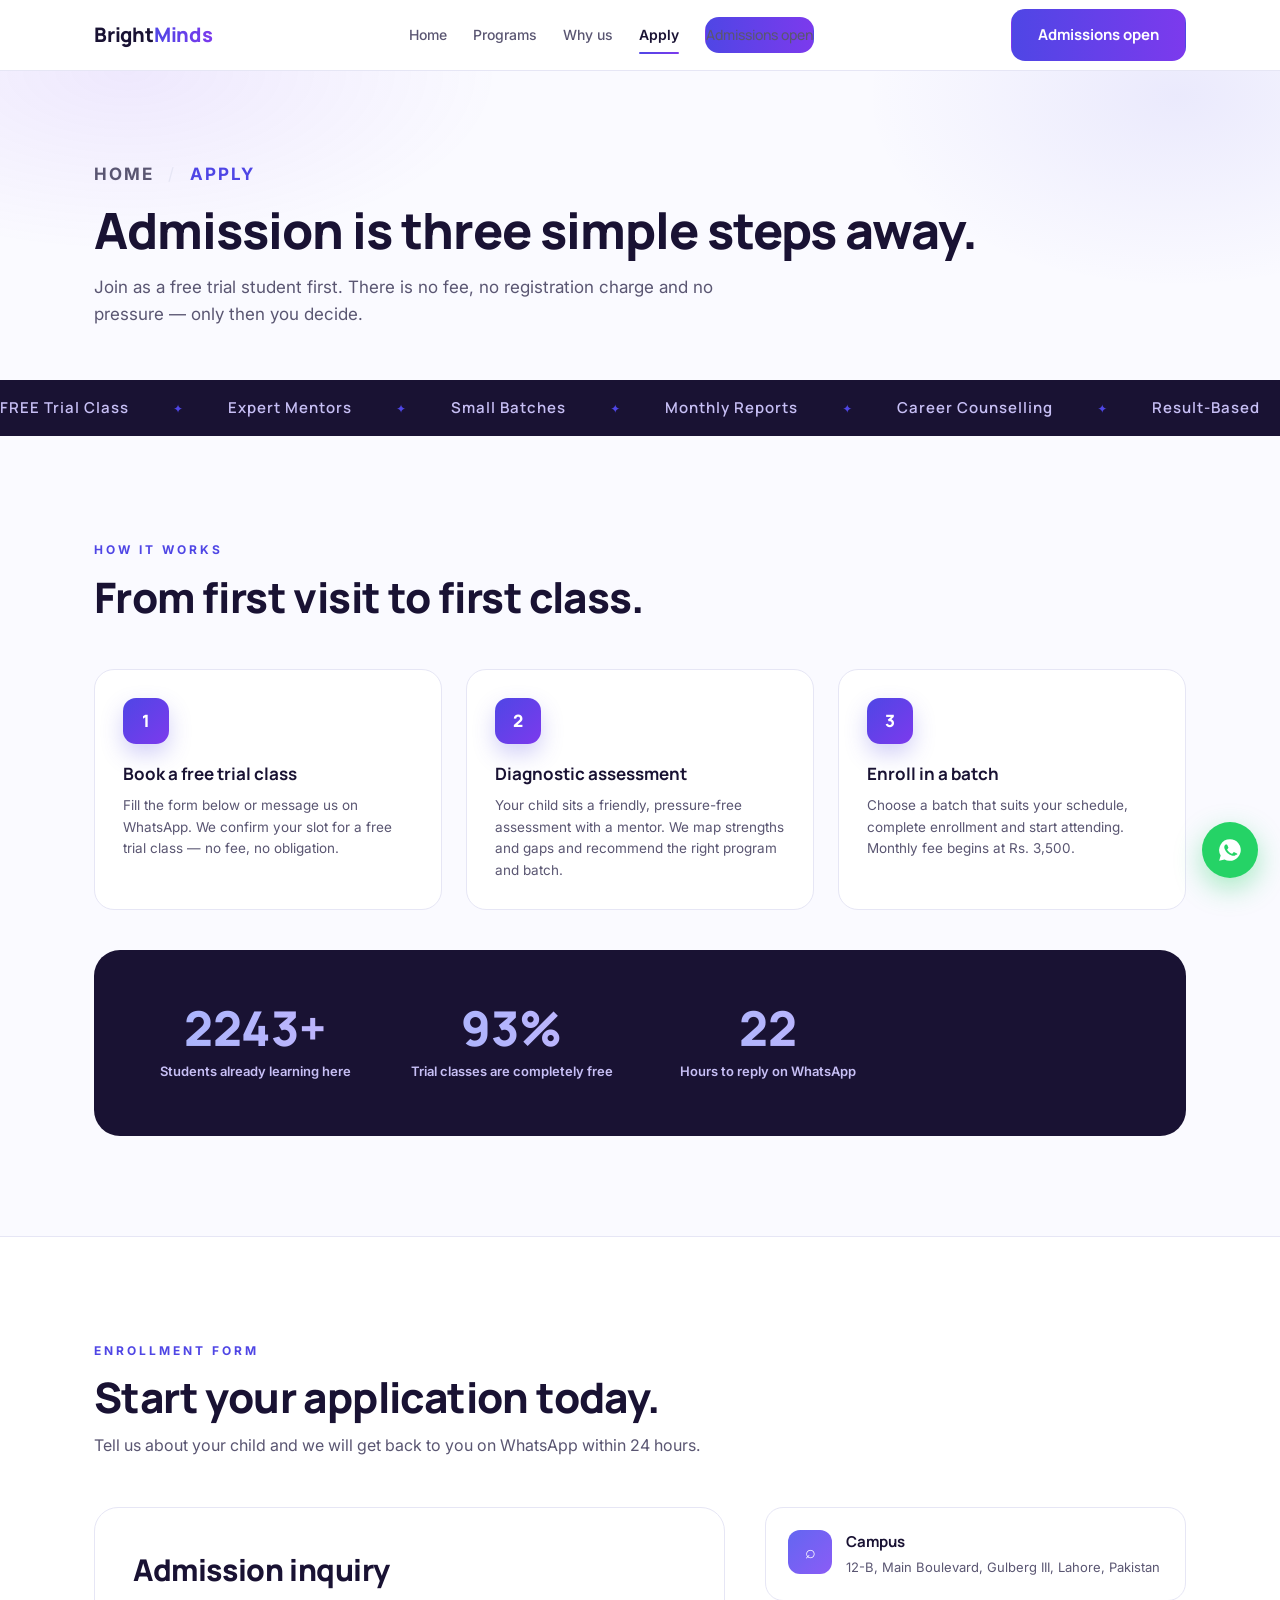
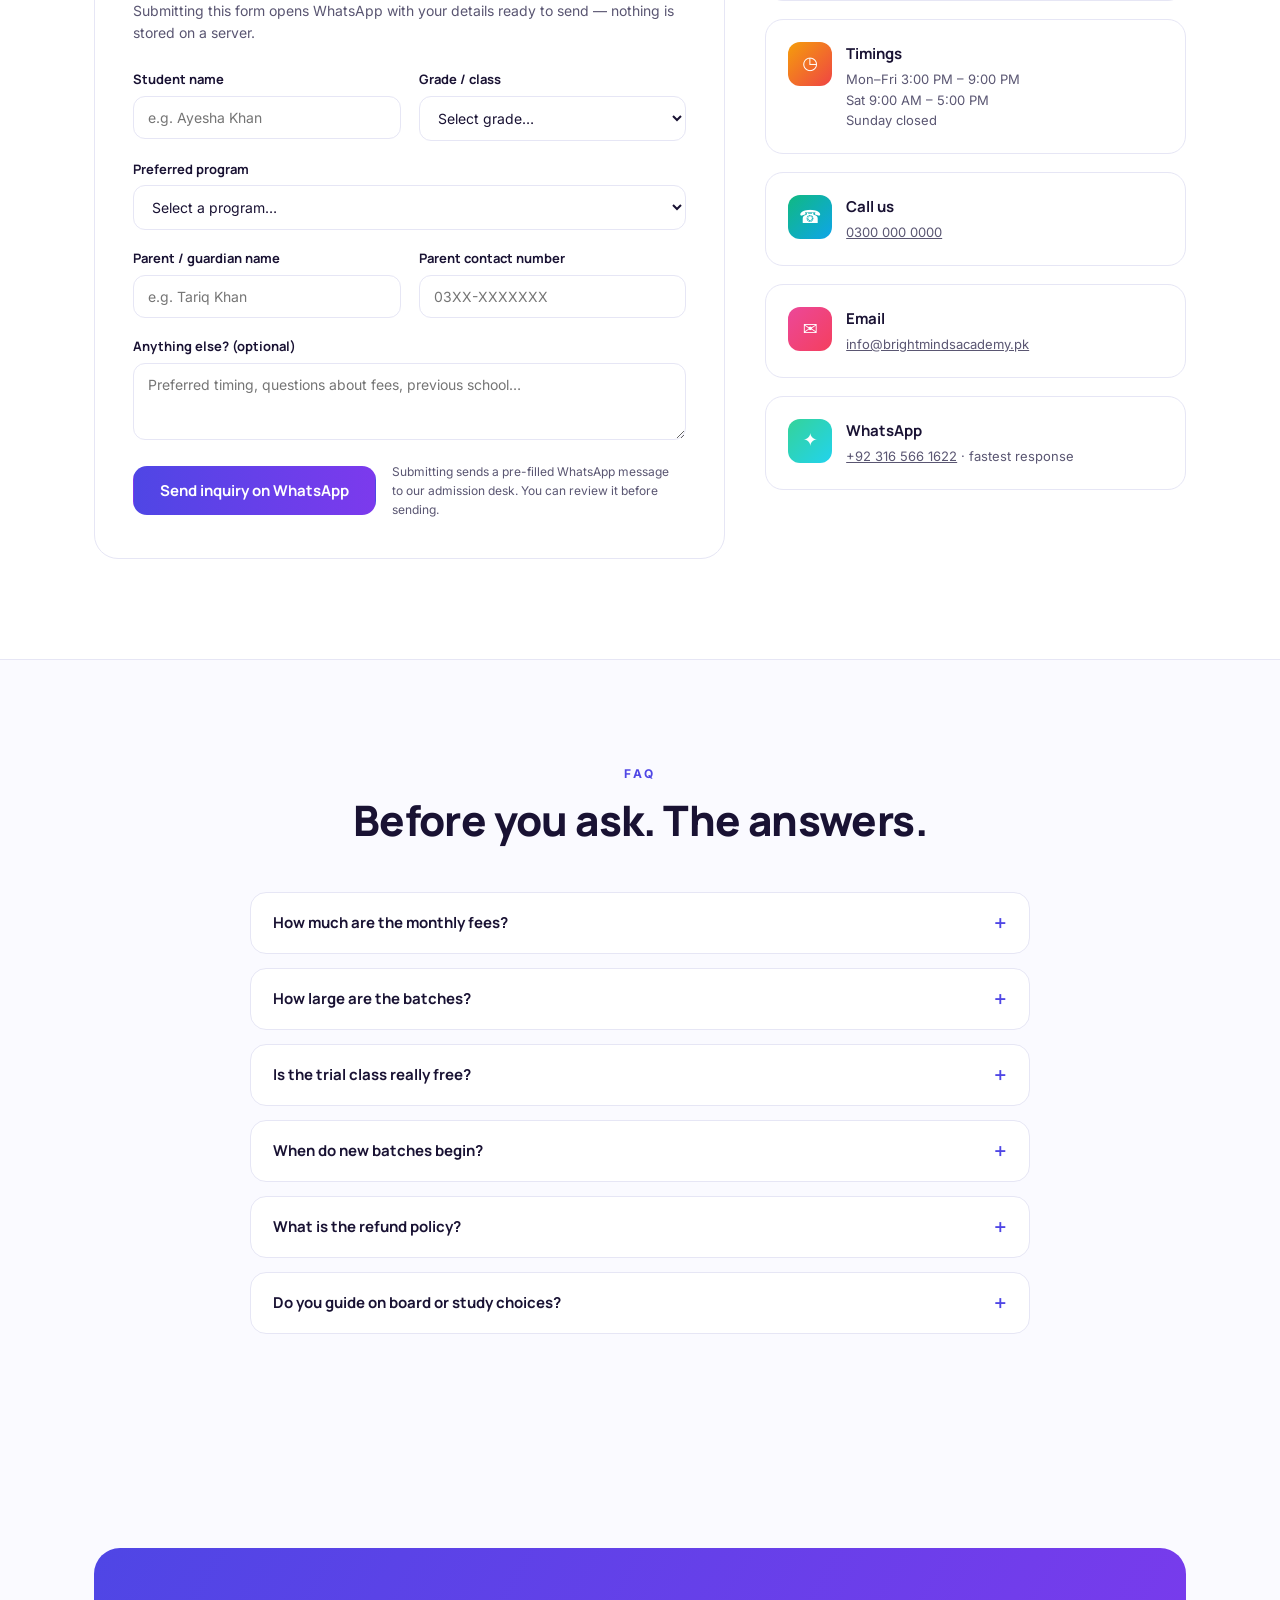
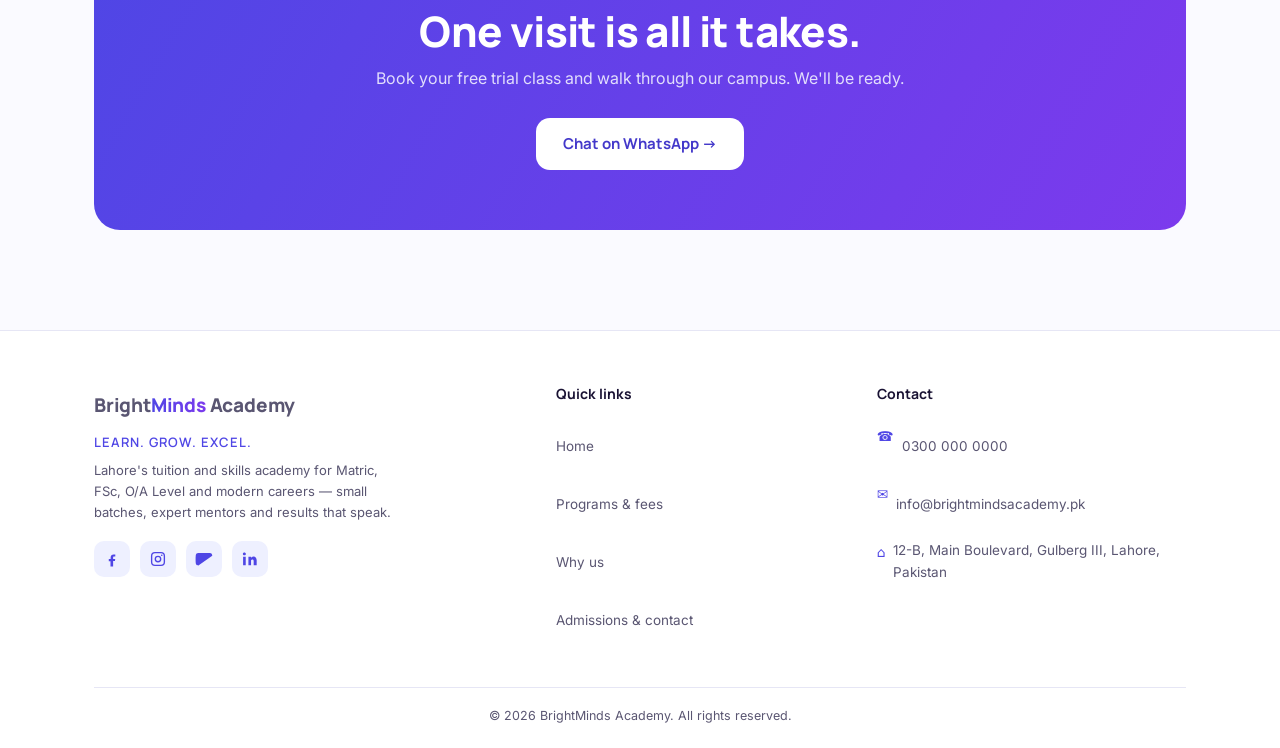
==== commit 4497f058: "Fix mobile header overflow, footer + enroll tap targets" ====
--- a/apply.html
+++ b/apply.html
@@ -26,6 +26,7 @@
       <a href="programs.html">Programs</a>
       <a href="why-us.html">Why us</a>
       <a href="apply.html" aria-current="page">Apply</a>
+          <a class="btn btn-indigo" href="apply.html">Admissions open</a>
     </nav>
     <a class="btn btn-indigo" href="apply.html">Admissions open</a>
   </div>
--- a/css/style.css
+++ b/css/style.css
@@ -15,14 +15,14 @@
 
 header{position:sticky;top:0;z-index:100;background:rgba(255,255,255,.9);backdrop-filter:blur(14px);border-bottom:1px solid var(--line)}
 .nav{display:flex;align-items:center;justify-content:space-between;height:70px;gap:20px}
-.brand{font-family:var(--sans);font-weight:800;font-size:20px;text-decoration:none;letter-spacing:-.2px;white-space:nowrap}
+.brand{font-family:var(--sans);font-weight:800;font-size:20px;text-decoration:none;letter-spacing:-.2px;white-space:nowrap;display:inline-block;padding:11px 0;line-height:1.3}
 .brand em{font-style:normal;background:linear-gradient(90deg,var(--indigo),var(--violet));-webkit-background-clip:text;background-clip:text;color:transparent}
 .nav-links{display:flex;gap:26px;align-items:center}
 .nav-links a{text-decoration:none;font-size:14px;font-weight:500;color:var(--muted);position:relative;padding:6px 0}
 .nav-links a:hover{color:var(--ink)}
 .nav-links a[aria-current="page"]{color:var(--ink);font-weight:600}
 .nav-links a[aria-current="page"]::after{content:"";position:absolute;left:0;right:0;bottom:-2px;height:2px;border-radius:2px;background:linear-gradient(90deg,var(--indigo),var(--violet))}
-.nav-toggle{display:none;background:none;border:0;width:42px;height:42px;flex-direction:column;align-items:center;justify-content:center;gap:5px;cursor:pointer;border-radius:10px;flex:none}
+.nav-toggle{display:none;background:none;border:0;width:46px;height:46px;flex-direction:column;align-items:center;justify-content:center;gap:5px;cursor:pointer;border-radius:10px;flex:none}
 .nav-toggle .bar{width:20px;height:2px;background:var(--ink);border-radius:2px;transition:transform .2s,opacity .2s}
 body.nav-open .nav-toggle .bar:nth-child(1){transform:translateY(7px) rotate(45deg)}
 body.nav-open .nav-toggle .bar:nth-child(2){opacity:0}
@@ -97,7 +97,7 @@
 .course{background:#fff;border:1px solid var(--line);border-radius:20px;overflow:hidden;transition:transform .2s,box-shadow .2s}
 .course:hover{transform:translateY(-5px);box-shadow:0 24px 48px rgba(25,18,51,.1)}
 .course-art{height:96px;padding:22px;color:#fff;display:flex;align-items:flex-end;position:relative}
-.course-art .lvl{position:absolute;top:16px;right:16px;font-size:11px;font-weight:700;background:rgba(255,255,255,.22);padding:4px 12px;border-radius:999px}
+.course-art .lvl{position:absolute;top:16px;right:16px;font-size:12px;font-weight:700;background:rgba(255,255,255,.22);padding:4px 12px;border-radius:999px}
 .course-art .chip{font-size:12px;font-weight:700;background:rgba(0,0,0,.2);padding:4px 12px;border-radius:999px;backdrop-filter:blur(4px)}
 .art-i{background:linear-gradient(135deg,#6366F1,#8B5CF6)}.art-j{background:linear-gradient(135deg,#F59E0B,#EF4444)}
 .art-m{background:linear-gradient(135deg,#10B981,#0EA5E9)}.art-d{background:linear-gradient(135deg,#EC4899,#F43F5E)}
@@ -108,7 +108,7 @@
 .course-body p{font-size:13px;color:var(--muted);margin-bottom:12px}
 .course-meta{display:flex;justify-content:space-between;align-items:center;font-size:13px;color:var(--muted);gap:8px;flex-wrap:wrap}
 .course-meta b{color:var(--ink)}
-.course-meta .enroll{color:var(--indigo);font-weight:700;text-decoration:none}
+.course-meta .enroll{color:var(--indigo);font-weight:700;text-decoration:none;display:inline-flex;align-items:center;min-height:44px;padding:0 8px;margin-right:-8px}
 .course-meta .enroll:hover{text-decoration:underline}
 
 .fee-note{display:flex;gap:14px;align-items:flex-start;background:var(--soft);border:1px solid #DCDEFB;border-radius:16px;padding:20px 22px;margin-top:30px}
@@ -144,14 +144,14 @@
 
 .foot-grid{display:grid;grid-template-columns:1.5fr 1fr 1.1fr;gap:40px;padding:52px 0 40px}
 footer{background:#fff;border-top:1px solid var(--line);color:var(--muted);font-size:14px}
-footer .brand{display:inline-block;font-size:19px;margin-bottom:8px}
+footer .brand{display:inline-block;font-size:19px;margin-bottom:4px;padding:10px 0;line-height:1.3}
 .foot-about{font-size:13px;max-width:300px;margin-top:8px}
 .tagline{font-family:var(--sans);font-weight:600;color:var(--indigo);font-size:13px;letter-spacing:1px;text-transform:uppercase}
-.foot-h{font-family:var(--sans);font-size:14px;font-weight:700;color:var(--ink);margin-bottom:16px}
-.foot-links{list-style:none;display:flex;flex-direction:column;gap:10px}
-.foot-links a{text-decoration:none;color:var(--muted);font-size:13.5px}
+.foot-h{font-family:var(--sans);font-size:14px;font-weight:700;color:var(--ink);margin-bottom:14px}
+.foot-links{list-style:none;display:flex;flex-direction:column;gap:4px}
+.foot-links a{text-decoration:none;color:var(--muted);font-size:13.5px;display:inline-flex;align-items:center;min-height:44px}
 .foot-links a:hover{color:var(--indigo)}
-.foot-links li{font-size:13.5px;display:flex;gap:8px;align-items:flex-start}
+.foot-links li{font-size:13.5px;display:flex;gap:8px;align-items:flex-start;padding:5px 0}
 .foot-links .em{color:var(--indigo);flex:none;margin-top:2px}
 .socials{display:flex;gap:10px;margin-top:18px}
 .socials a{width:36px;height:36px;border-radius:10px;background:var(--soft);display:flex;align-items:center;justify-content:center;color:var(--indigo);text-decoration:none;transition:transform .15s,background .2s}
@@ -173,7 +173,7 @@
 .av1{background:linear-gradient(135deg,#6366F1,#8B5CF6)}.av2{background:linear-gradient(135deg,#F59E0B,#EF4444)}
 .av3{background:linear-gradient(135deg,#10B981,#0EA5E9)}.av4{background:linear-gradient(135deg,#EC4899,#F43F5E)}
 .av5{background:linear-gradient(135deg,#2DD4BF,#6366F1)}.av6{background:linear-gradient(135deg,#F59E0B,#8B5CF6)}
-.mentor .role{font-size:11px;color:var(--indigo);font-weight:700;text-transform:uppercase;letter-spacing:1.5px}
+.mentor .role{font-size:12px;color:var(--indigo);font-weight:700;text-transform:uppercase;letter-spacing:1.5px}
 .mentor h3{font-size:17px;font-family:var(--sans);margin:6px 0 4px}
 .mentor .cred{font-size:12.5px;color:var(--muted);margin-top:6px}
 .mentor .subj{display:inline-block;margin-top:12px;font-size:12px;font-weight:600;color:var(--indigo-dark);background:var(--soft);padding:5px 14px;border-radius:999px}
@@ -283,9 +283,10 @@
   .stats{grid-template-columns:1fr 1fr}
   .foot-grid{grid-template-columns:1fr 1fr;gap:32px}
   .dual{grid-template-columns:1fr}
-  .nav-links{position:fixed;top:70px;left:0;right:0;margin:0;background:#fff;flex-direction:column;align-items:flex-start;gap:4px;padding:12px 24px 22px;border-bottom:1px solid var(--line);display:none;box-shadow:0 18px 30px rgba(25,18,51,.08);z-index:99}
+  .nav-links{position:fixed;top:70px;left:0;right:0;margin:0;background:#fff;flex-direction:column;align-items:flex-start;gap:4px;padding:12px 24px 24px;border-bottom:1px solid var(--line);display:none;box-shadow:0 18px 30px rgba(25,18,51,.08);z-index:99}
   body.nav-open .nav-links{display:flex}
   .nav-links a{padding:12px 0;font-size:16px;width:100%}
+  .nav-links .btn{width:100%;justify-content:center;margin-top:12px}
   .nav-links a[aria-current="page"]::after{display:none}
   .nav-toggle{display:flex}
 }
@@ -295,4 +296,5 @@
   .form-grid{grid-template-columns:1fr}
   .course-pill{min-width:200px;left:0 !important;right:auto !important}
   .stats{gap:22px}
+  .nav>.btn-indigo{display:none}
 }
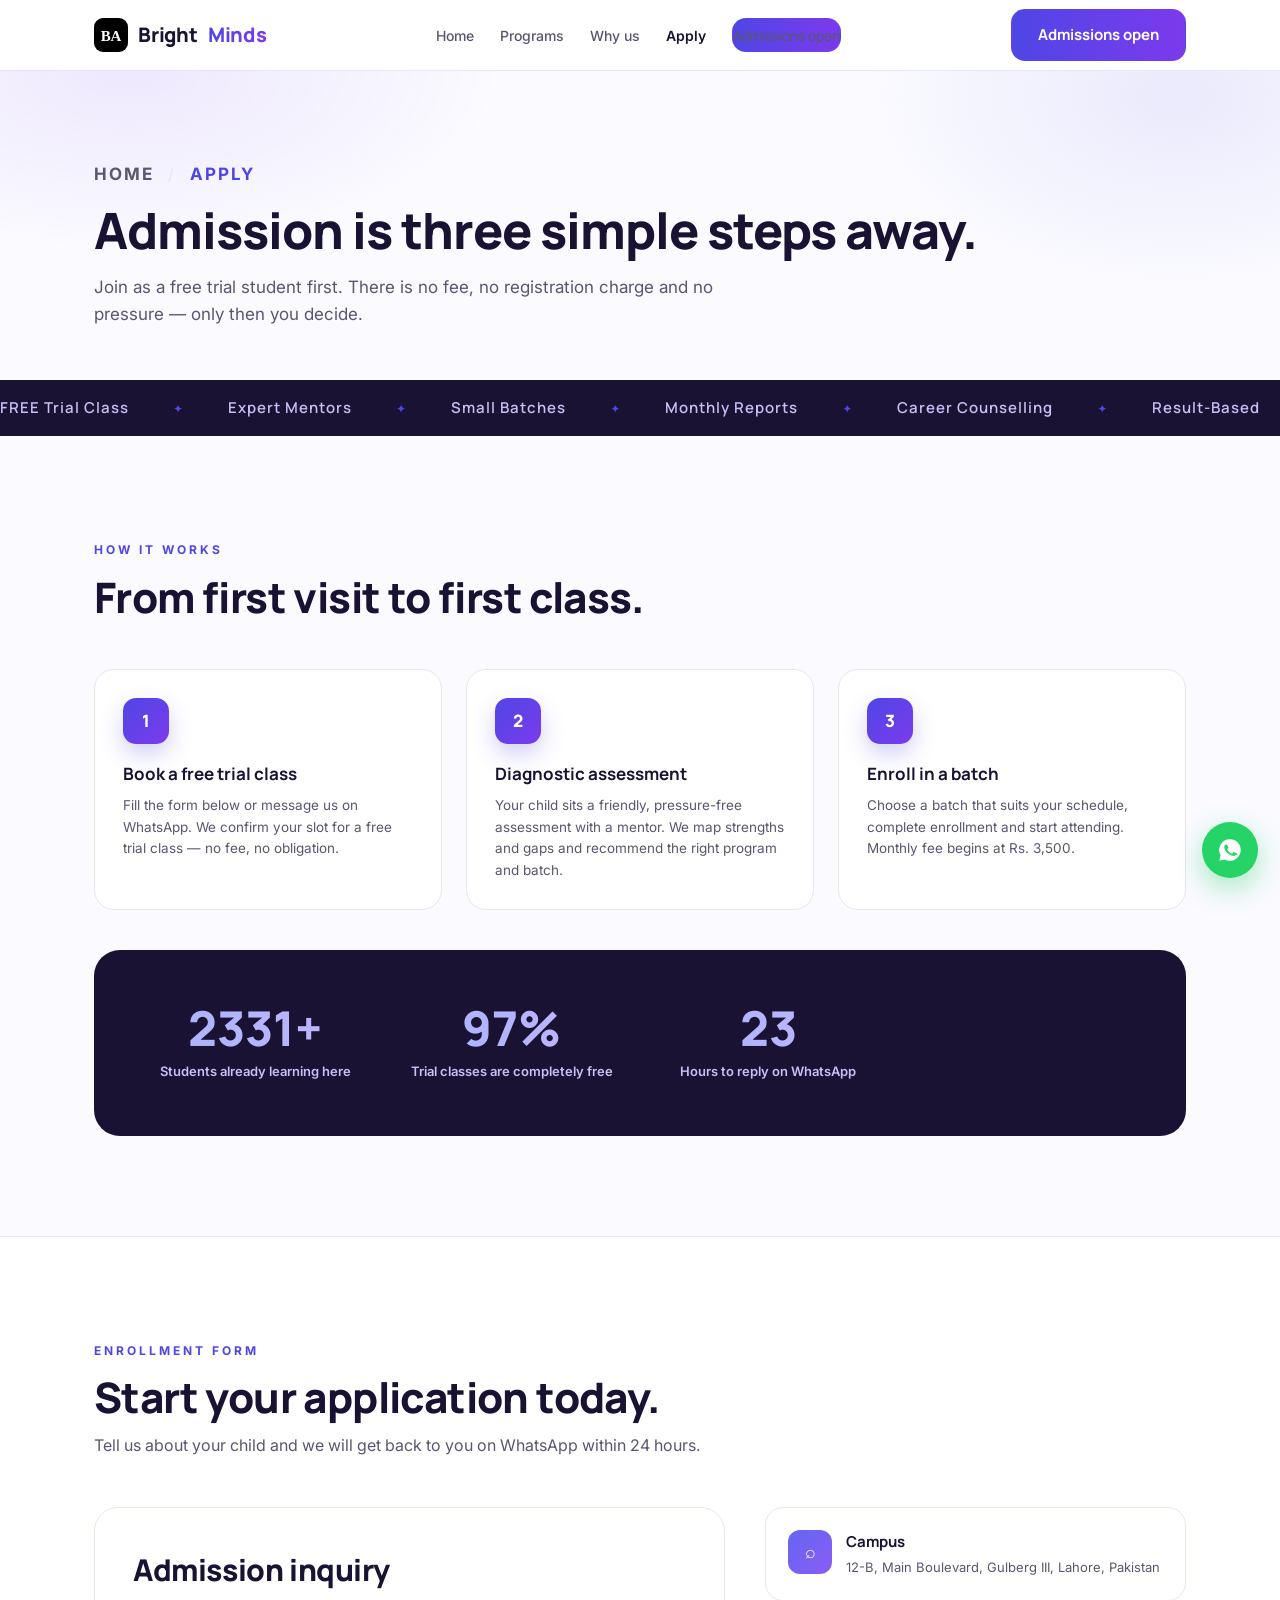
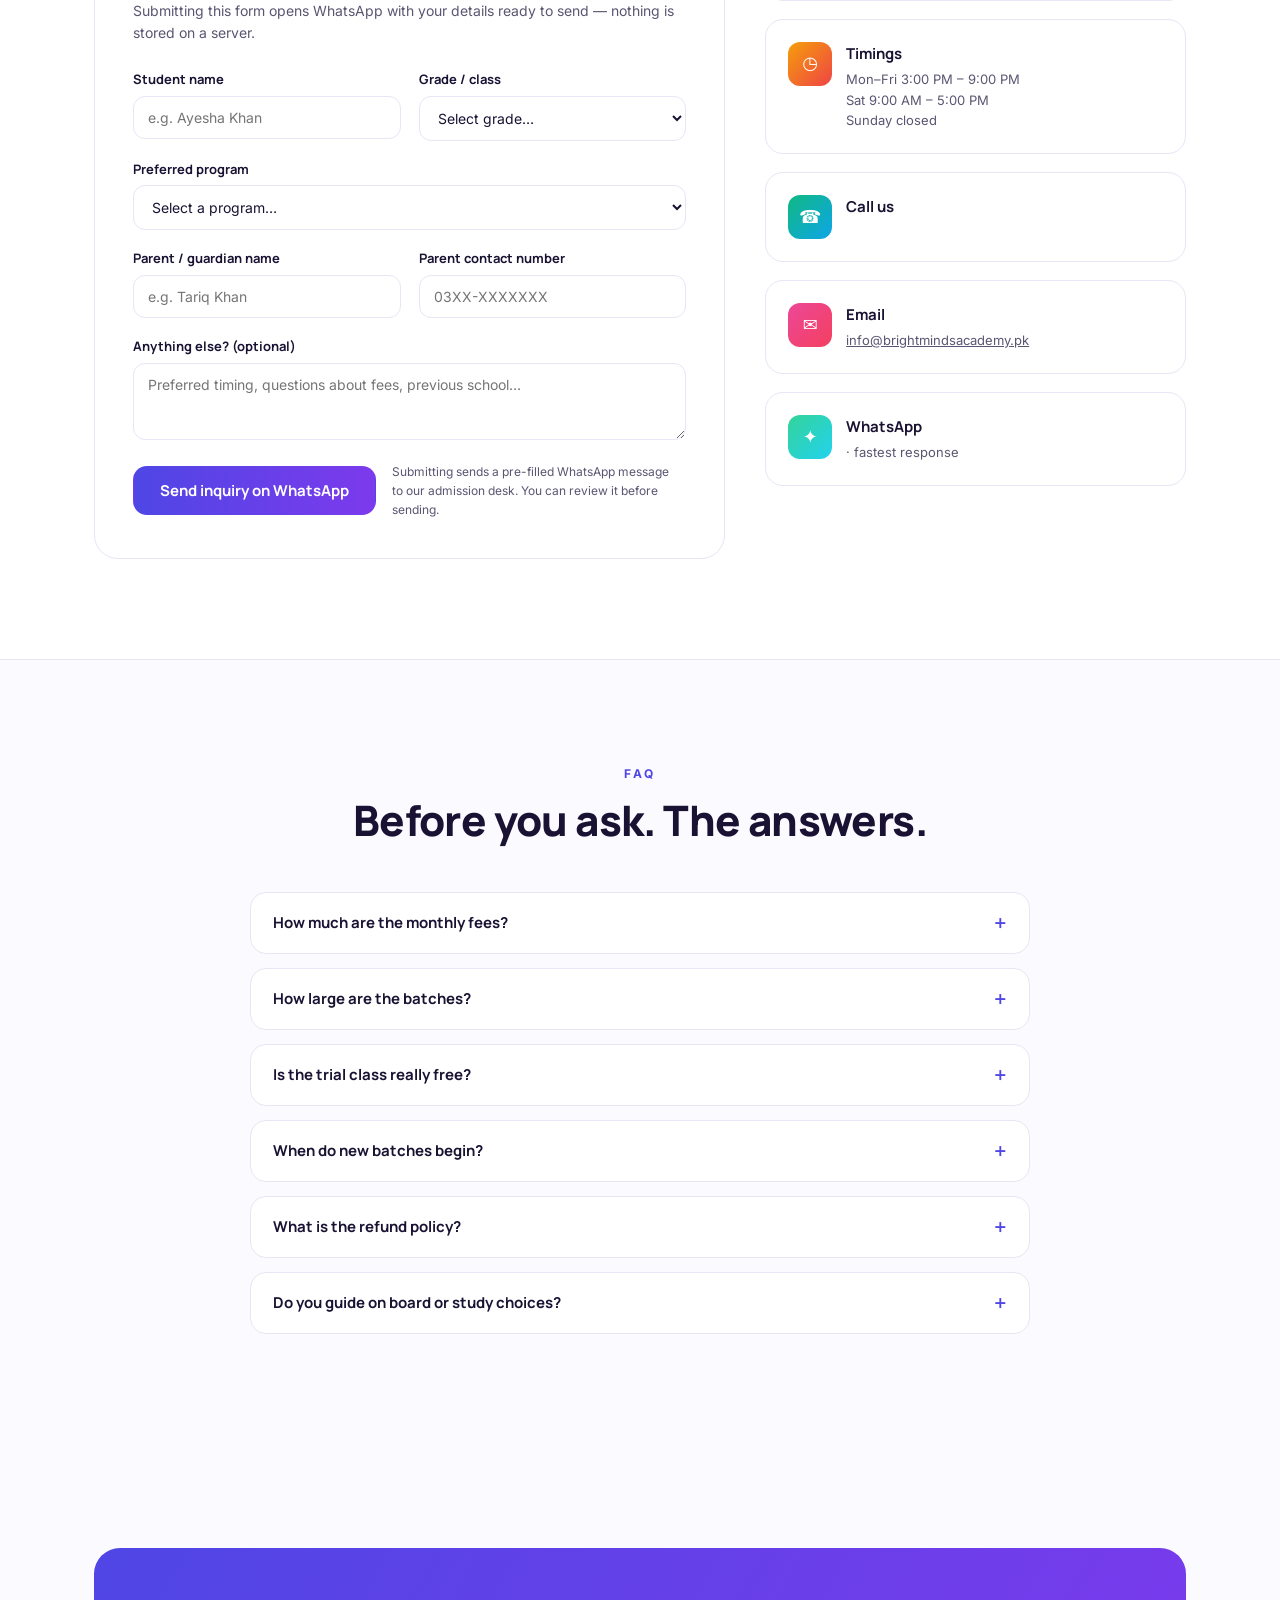
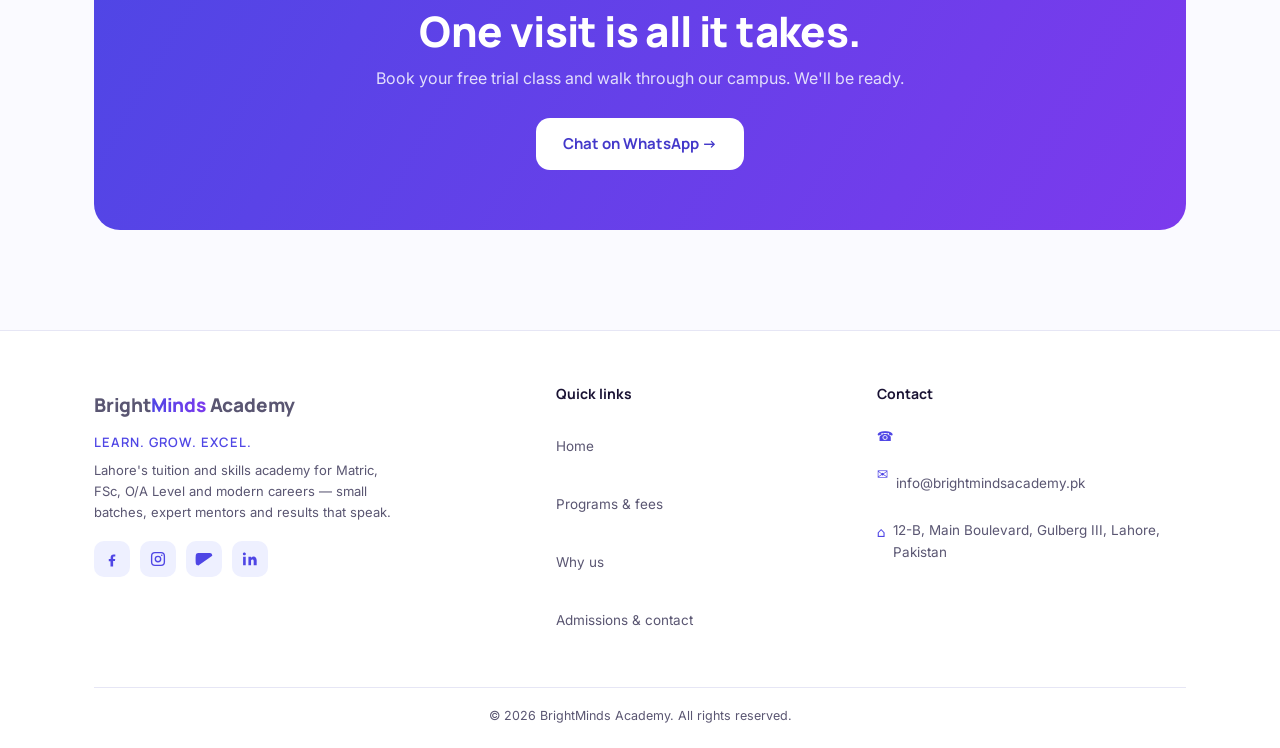
==== commit 42ccc664: "Remove phone numbers; add brand logo + header animations" ====
--- a/apply.html
+++ b/apply.html
@@ -16,7 +16,7 @@
 
 <header>
   <div class="container nav">
-    <a class="brand" href="index.html">Bright<em>Minds</em></a>
+    <a class="brand" href="index.html"><svg class="logo" width="34" height="34" viewBox="0 0 34 34" aria-hidden="true"><rect width="34" height="34" rx="9" fill="4F46E5"/><text x="17" y="23" text-anchor="middle" font-family="Georgia,serif" font-size="15" fill="#fff">BA</text></svg>Bright<em>Minds</em></a>
     <button class="nav-toggle" id="navToggle" aria-expanded="false" aria-controls="navLinks">
       <span class="bar"></span><span class="bar"></span><span class="bar"></span>
       <span class="sr-only">Toggle navigation menu</span>
@@ -130,7 +130,7 @@
               </div>
               <div class="field">
                 <label for="phone">Parent contact number</label>
-                <input type="tel" id="phone" name="phone" placeholder="03XX-XXXXXXX" autocomplete="tel" pattern="[0-9+\- ]{10,15}" title="Please enter a valid phone number, e.g. 0300 1234567" required />
+                <input type="tel" id="phone" name="phone" placeholder="03XX-XXXXXXX" autocomplete="tel" pattern="[0-9+\- ]{10,15}" title="Please enter a valid phone number, e.g. " required />
               </div>
               <div class="field full">
                 <label for="notes">Anything else? (optional)</label>
@@ -146,9 +146,9 @@
         <div class="info-grid reveal">
           <div class="info spot"><span class="ic ic-i" aria-hidden="true">⌕</span><div><h3>Campus</h3><p>12-B, Main Boulevard, Gulberg III, Lahore, Pakistan</p></div></div>
           <div class="info spot"><span class="ic ic-j" aria-hidden="true">◷</span><div><h3>Timings</h3><p>Mon–Fri 3:00 PM – 9:00 PM<br />Sat 9:00 AM – 5:00 PM<br />Sunday closed</p></div></div>
-          <div class="info spot"><span class="ic ic-m" aria-hidden="true">☎</span><div><h3>Call us</h3><p><a href="tel:03000000000">0300 000 0000</a></p></div></div>
+          <div class="info spot"><span class="ic ic-m" aria-hidden="true">☎</span><div><h3>Call us</h3><p></p></div></div>
           <div class="info spot"><span class="ic ic-d" aria-hidden="true">✉</span><div><h3>Email</h3><p><a href="mailto:info@brightmindsacademy.pk">info@brightmindsacademy.pk</a></p></div></div>
-          <div class="info spot"><span class="ic ic-e" aria-hidden="true">✦</span><div><h3>WhatsApp</h3><p><a href="https://wa.me/923165661622" target="_blank" rel="noopener">+92 316 566 1622</a> · fastest response</p></div></div>
+          <div class="info spot"><span class="ic ic-e" aria-hidden="true">✦</span><div><h3>WhatsApp</h3><p><a href="apply.html" target="_blank" rel="noopener"></a> · fastest response</p></div></div>
         </div>
       </div>
     </div>
@@ -194,7 +194,7 @@
       <div class="cta-band reveal">
         <h2>One visit is all it takes.</h2>
         <p>Book your free trial class and walk through our campus. We'll be ready.</p>
-        <a class="btn" href="https://wa.me/923165661622" target="_blank" rel="noopener">Chat on WhatsApp →</a>
+        <a class="btn" href="apply.html" target="_blank" rel="noopener">Chat on WhatsApp →</a>
       </div>
     </div>
   </section>
@@ -226,7 +226,7 @@
       <div>
         <h4 class="foot-h">Contact</h4>
         <ul class="foot-links">
-          <li><span class="em" aria-hidden="true">☎</span><a href="tel:03000000000">0300 000 0000</a></li>
+          <li><span class="em" aria-hidden="true">☎</span></li>
           <li><span class="em" aria-hidden="true">✉</span><a href="mailto:info@brightmindsacademy.pk">info@brightmindsacademy.pk</a></li>
           <li><span class="em" aria-hidden="true">⌂</span>12-B, Main Boulevard, Gulberg III, Lahore, Pakistan</li>
         </ul>
@@ -236,7 +236,7 @@
   </div>
 </footer>
 
-<a class="wa" href="https://wa.me/923165661622" target="_blank" rel="noopener" aria-label="Chat with BrightMinds Academy on WhatsApp">
+<a class="wa" href="apply.html" target="_blank" rel="noopener" aria-label="Chat with BrightMinds Academy on WhatsApp">
   <svg width="26" height="26" viewBox="0 0 24 24" fill="currentColor" aria-hidden="true"><path d="M12 2a10 10 0 0 0-8.6 15.1L2 22l5-1.3A10 10 0 1 0 12 2zm5.5 14.1c-.2.6-1.2 1.2-1.7 1.2-.5.1-1 .2-3.3-.7-2.8-1.1-4.6-4-4.7-4.2-.1-.2-1.1-1.5-1.1-2.9s.7-2 1-2.3c.2-.3.5-.3.7-.3h.5c.2 0 .4 0 .6.5l.9 2.1c.1.2.1.4 0 .6l-.5.7-.4.4c-.1.1-.3.3-.1.6.2.3.8 1.3 1.7 2.1 1.2 1.1 2.2 1.4 2.5 1.5.3.2.5.1.7-.1l1-1.2c.2-.3.4-.2.7-.1l2 1c.3.1.5.2.6.3.1.1.1.8-.1 1.3z"/></svg>
 </a>
 
--- a/css/style.css
+++ b/css/style.css
@@ -297,4 +297,14 @@
   .course-pill{min-width:200px;left:0 !important;right:auto !important}
   .stats{gap:22px}
   .nav>.btn-indigo{display:none}
-}+}
+/* header logo + entrance animation (portfolio polish) */
+header{animation:navIn .7s cubic-bezier(.2,.7,.2,1) both}
+@keyframes navIn{from{transform:translateY(-100%);opacity:0}to{transform:none;opacity:1}}
+.brand{display:flex;align-items:center;gap:10px}
+.brand .logo{width:34px;height:34px;flex:none;animation:logoPop .6s .25s cubic-bezier(.34,1.56,.64,1) both}
+.logo{animation:logoPop .6s .25s cubic-bezier(.34,1.56,.64,1) both}
+@keyframes logoPop{from{opacity:0;transform:scale(.4) rotate(-14deg)}to{opacity:1;transform:none}}
+.nav-links a{position:relative;padding-bottom:3px}
+.nav-links a::after{content:"";position:absolute;left:0;bottom:0;width:0;height:1px;background:currentColor;transition:width .3s ease}
+.nav-links a:hover::after{width:100%}
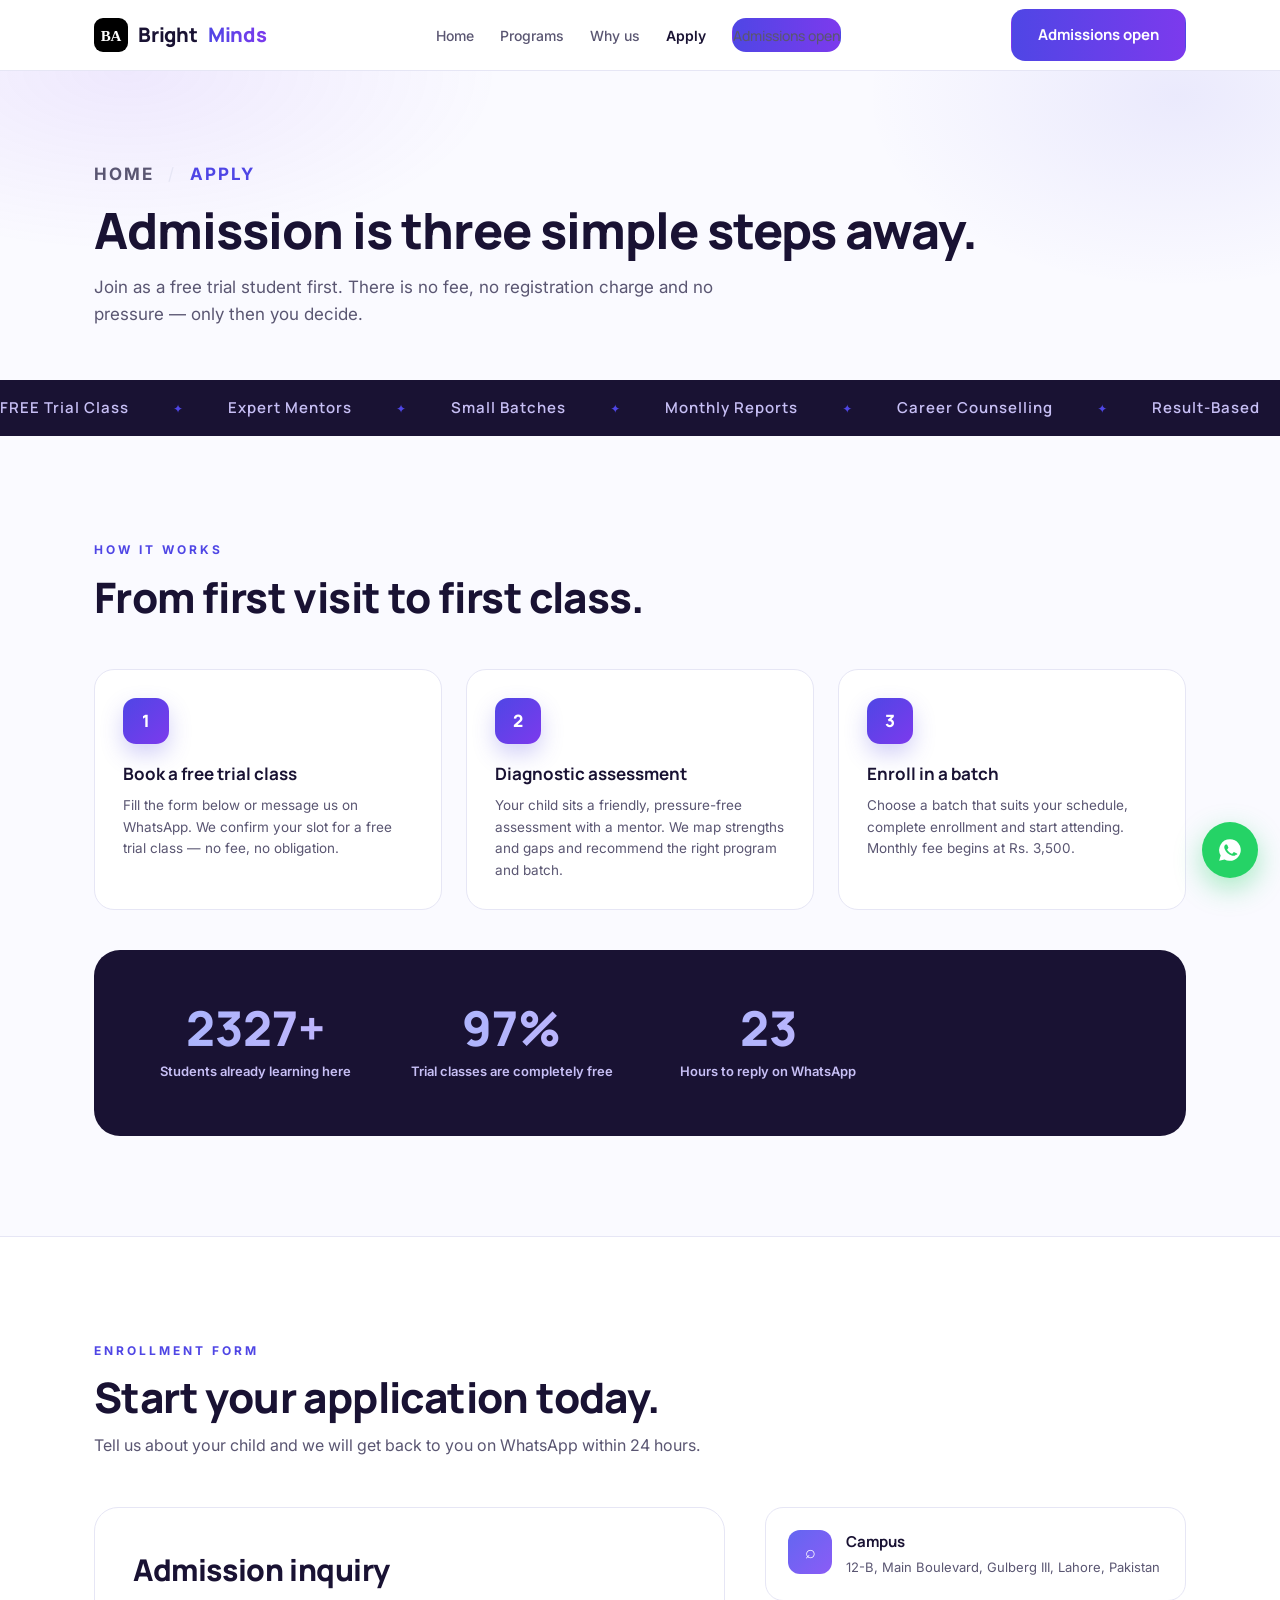
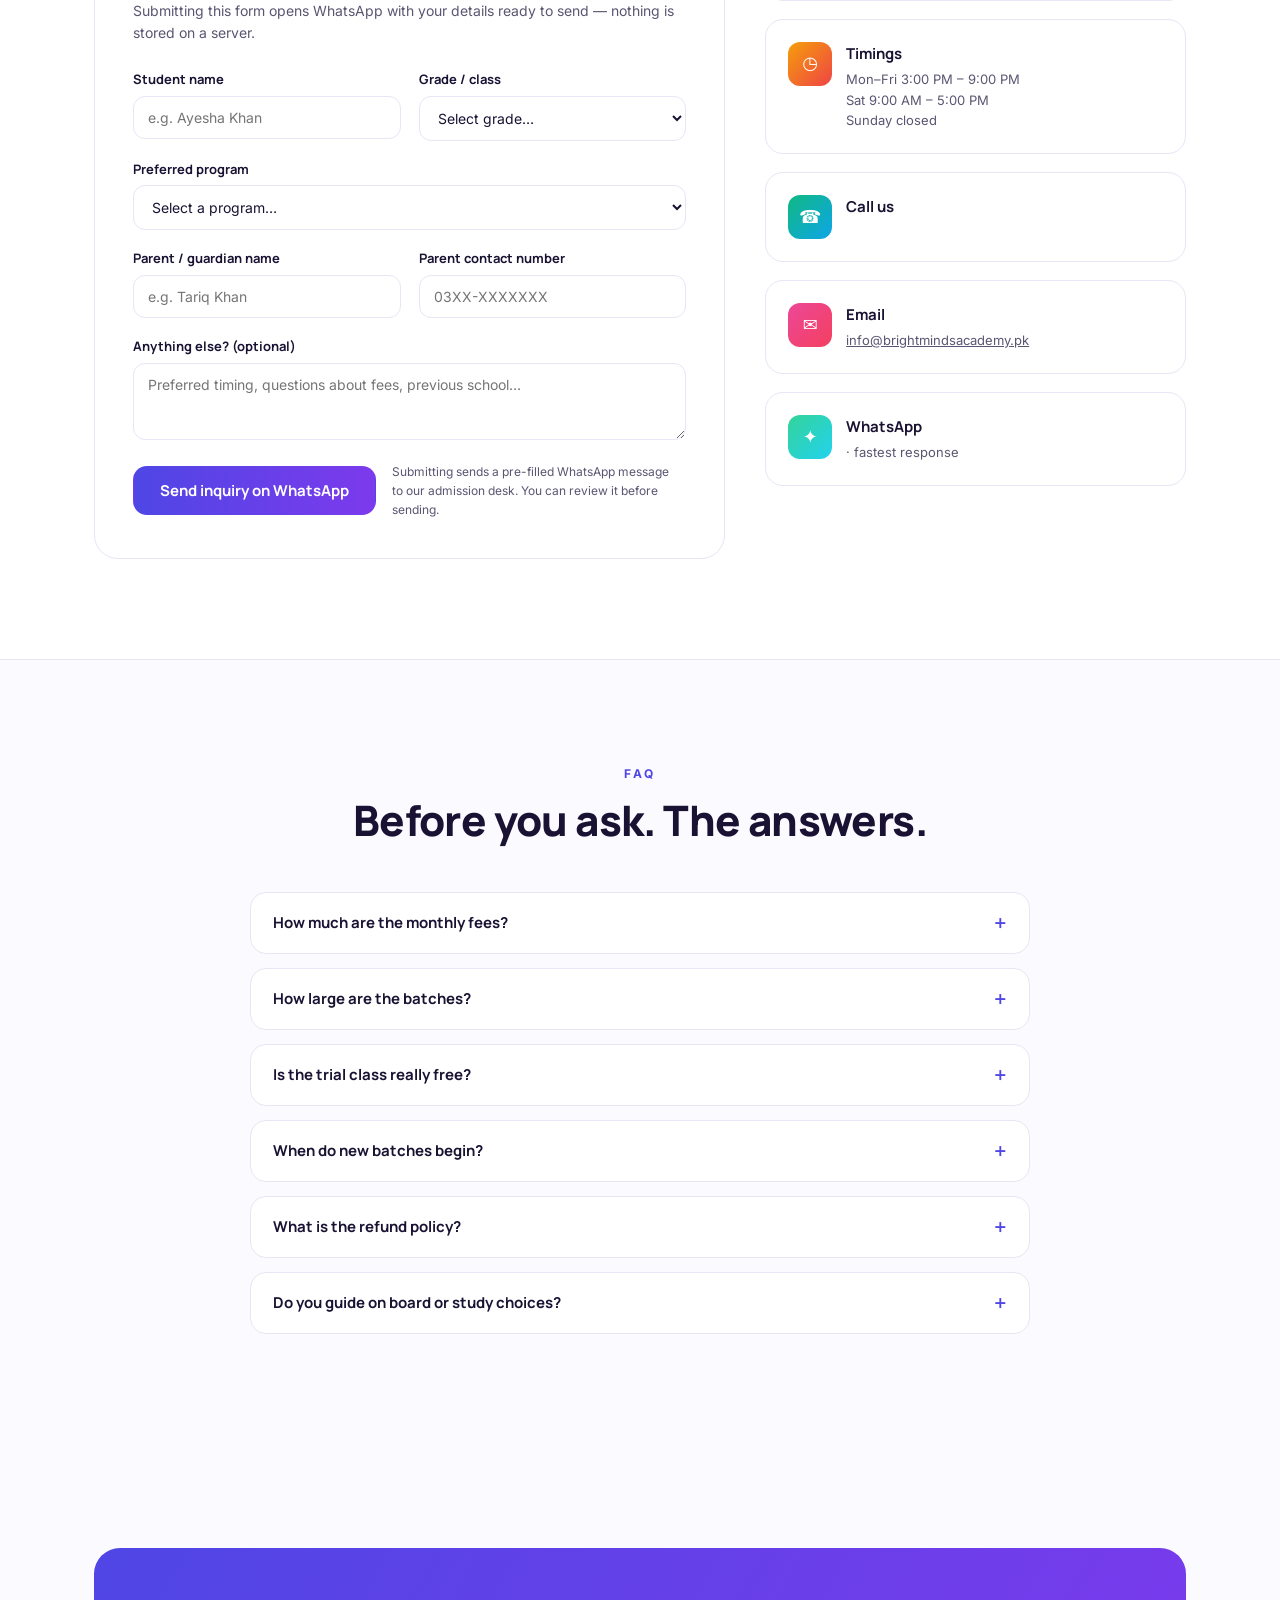
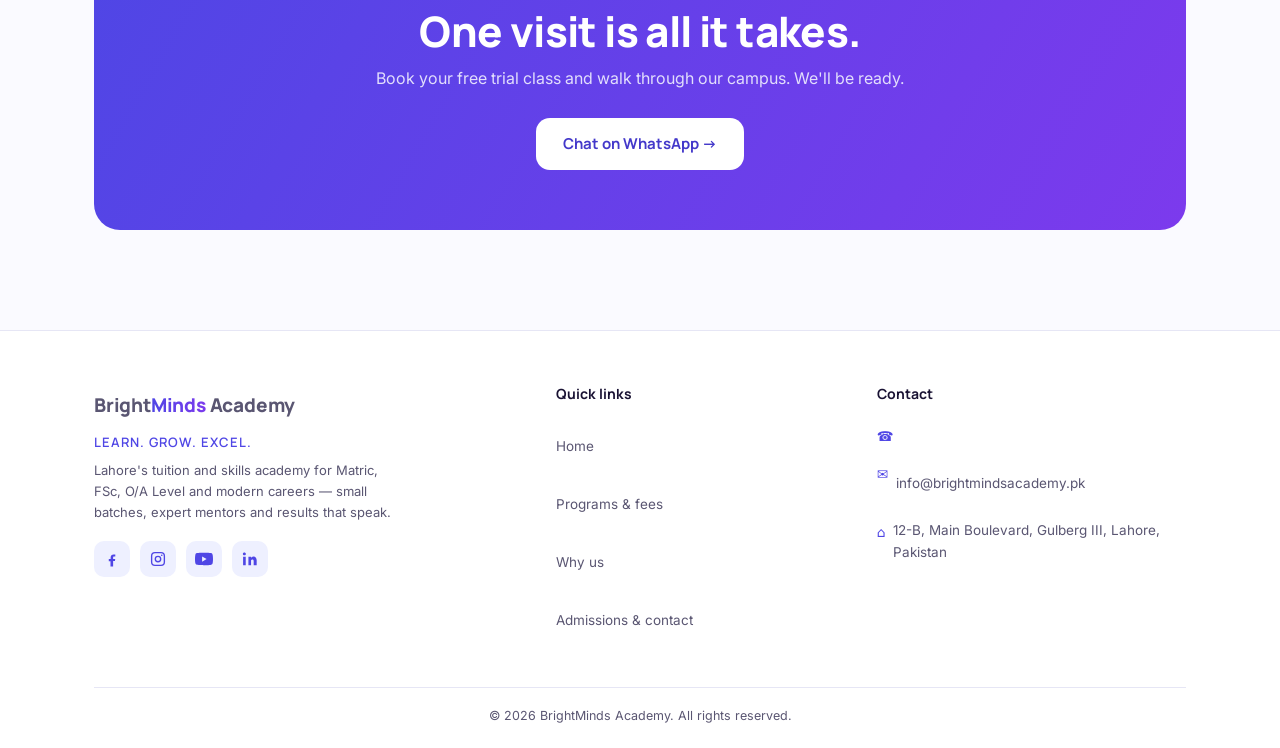
==== commit 8fcafdb9: "Fix broken YouTube icon SVG path in footer" ====
--- a/apply.html
+++ b/apply.html
@@ -210,7 +210,7 @@
         <div class="socials">
           <a href="#" aria-label="BrightMinds Academy on Facebook"><svg width="18" height="18" viewBox="0 0 24 24" fill="currentColor" aria-hidden="true"><path d="M13.5 21.9v-7.2h2.4l.4-2.8h-2.8V10c0-.8.2-1.4 1.4-1.4h1.5V6.1c-.3 0-1.2-.1-2.3-.1-2.3 0-3.9 1.4-3.9 4v2.1H7.7v2.8h2.3v7.2z"/></svg></a>
           <a href="#" aria-label="BrightMinds Academy on Instagram"><svg width="18" height="18" viewBox="0 0 24 24" fill="none" stroke="currentColor" stroke-width="1.8" aria-hidden="true"><rect x="3.5" y="3.5" width="17" height="17" rx="4.5"/><circle cx="12" cy="12" r="3.6"/><circle cx="17" cy="7" r="1.1" fill="currentColor" stroke="none"/></svg></a>
-          <a href="#" aria-label="BrightMinds Academy on YouTube"><svg width="18" height="18" viewBox="0 0 24 24" fill="currentColor" aria-hidden="true"><path d="M23 7.5s-.2-1.7-.9-2.4c-.9-.9-1.9-.9-2.4-1C16.5 4 12 4 12 4s-4.5 0-7.7.1c-.5.1-1.5.1-2.4 1C1.2 5.8 1 7.5 1 7.5S.8 9.5.8 11.5v1.9c0 2 .2 4 .2 4s.2 1.7.9 2.4c.9.9 2.1.9 2.6 1 1.9.2 7.5.2 7.5s4.5 0 7.7-.1c.5-.1 1.5-.1 2.4-1 .7-.7.9-2.4.9-2.4s.2-2 .2-4v-1.9c0-2-.2-4-.2-4zM9.8 15V8.4l6.2 3.3z"/></svg></a>
+          <a href="#" aria-label="BrightMinds Academy on YouTube"><svg width="18" height="18" viewBox="0 0 24 24" fill="currentColor" aria-hidden="true"><path d="M23.5 6.2c-.3-1-1-1.8-2-2.1C19.9 3.5 12 3.5 12 3.5s-7.9 0-9.5.6c-1 .3-1.8 1.1-2 2.2C0 8.1 0 12 0 12s0 3.9.5 5.8c.3 1 1 1.8 2 2 2.1.7 9.5.7 9.5.7s7.4 0 9.5-.7c1-.3 1.8-1 2-2C24 15.9 24 12 24 12s0-3.9-.5-5.8zM9.5 15.5v-7l6 3.5-6 3.5z"/></svg></a>
           <a href="#" aria-label="BrightMinds Academy on LinkedIn"><svg width="18" height="18" viewBox="0 0 24 24" fill="currentColor" aria-hidden="true"><path d="M20.4 20.4h-3.5v-5.6c0-1.3-.5-2.2-1.7-2.2-.9 0-1.4.6-1.7 1.2-.1.2-.1.5-.1.8v5.8H9.9V9h3.5v1.6c.5-.7 1.3-1.8 3.3-1.8 2.4 0 4.2 1.6 4.2 4.9v6.7zM4.5 3.3c-1.2 0-2 .8-2 1.9 0 1.1.8 1.9 2 1.9s2-.8 2-1.9c-.1-1.1-.9-1.9-2-1.9zM2.8 20.4h3.5V9H2.8z"/></svg></a>
         </div>
       </div>
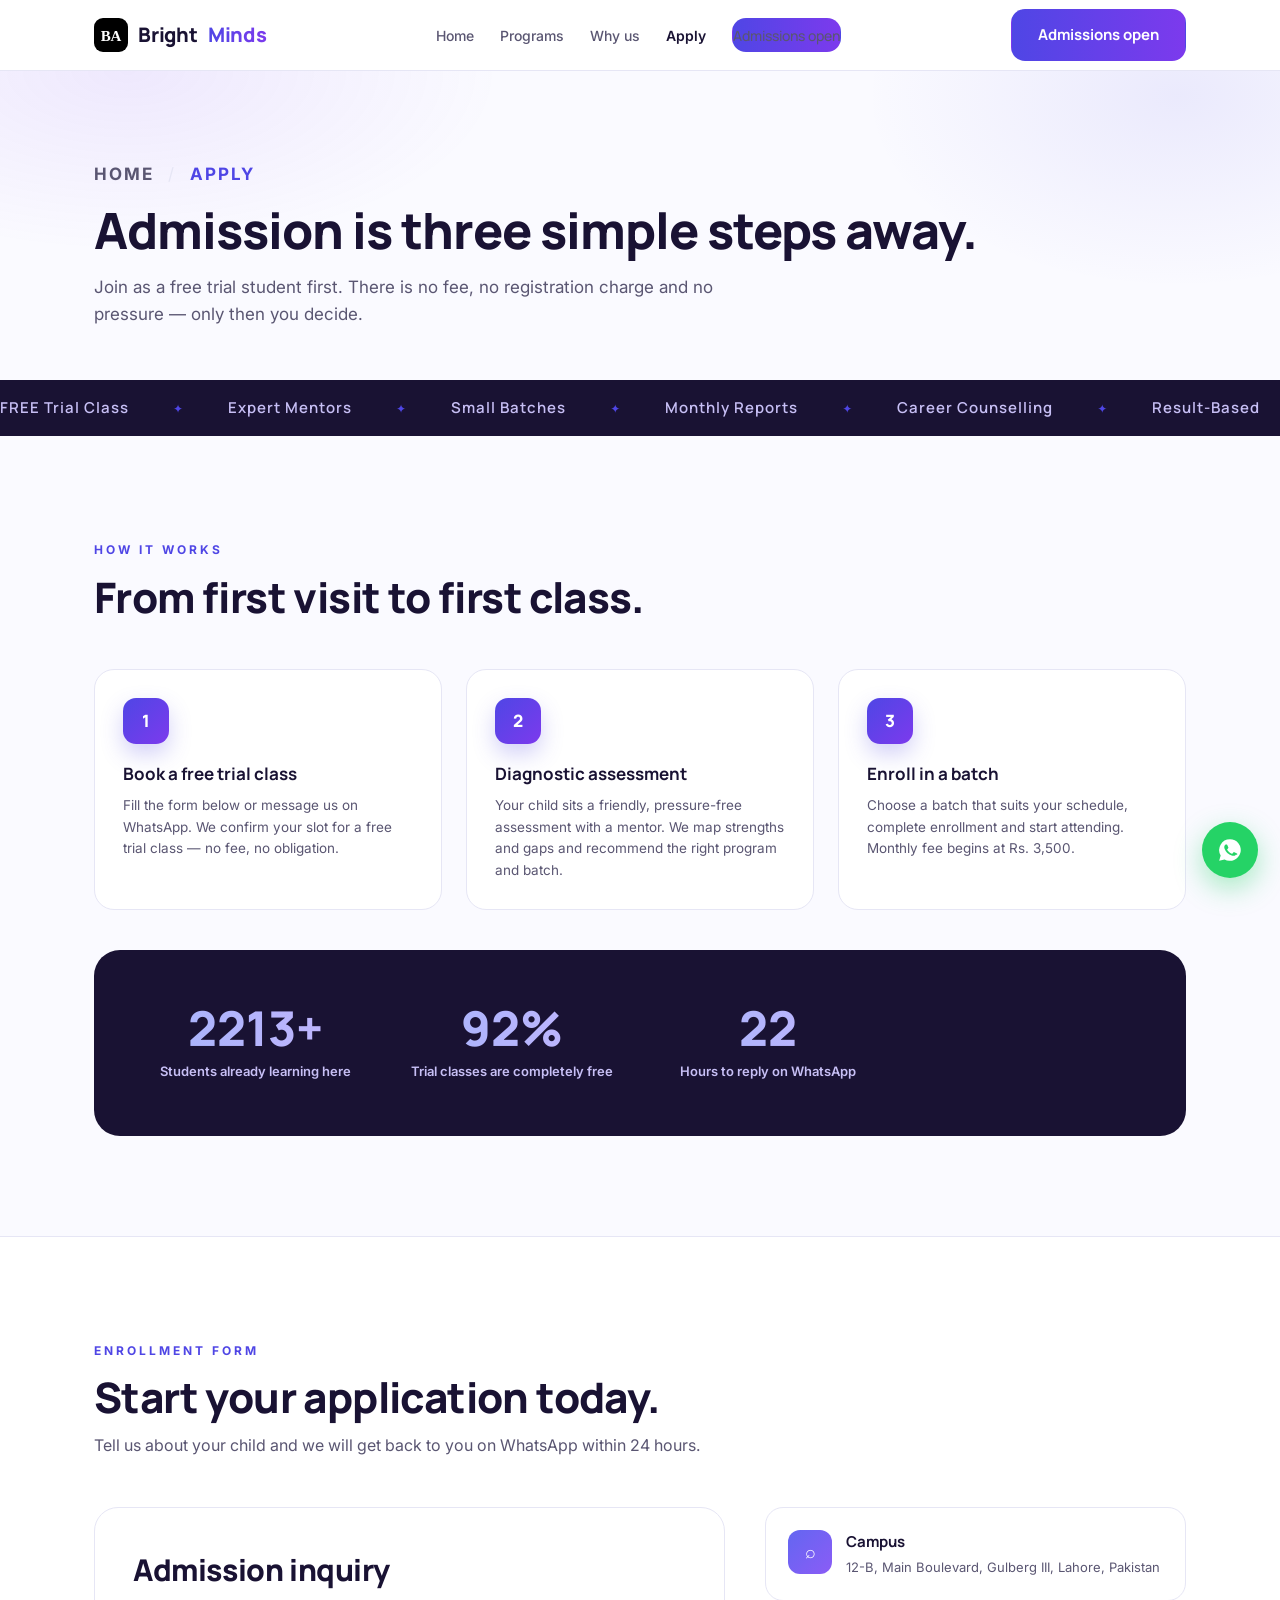
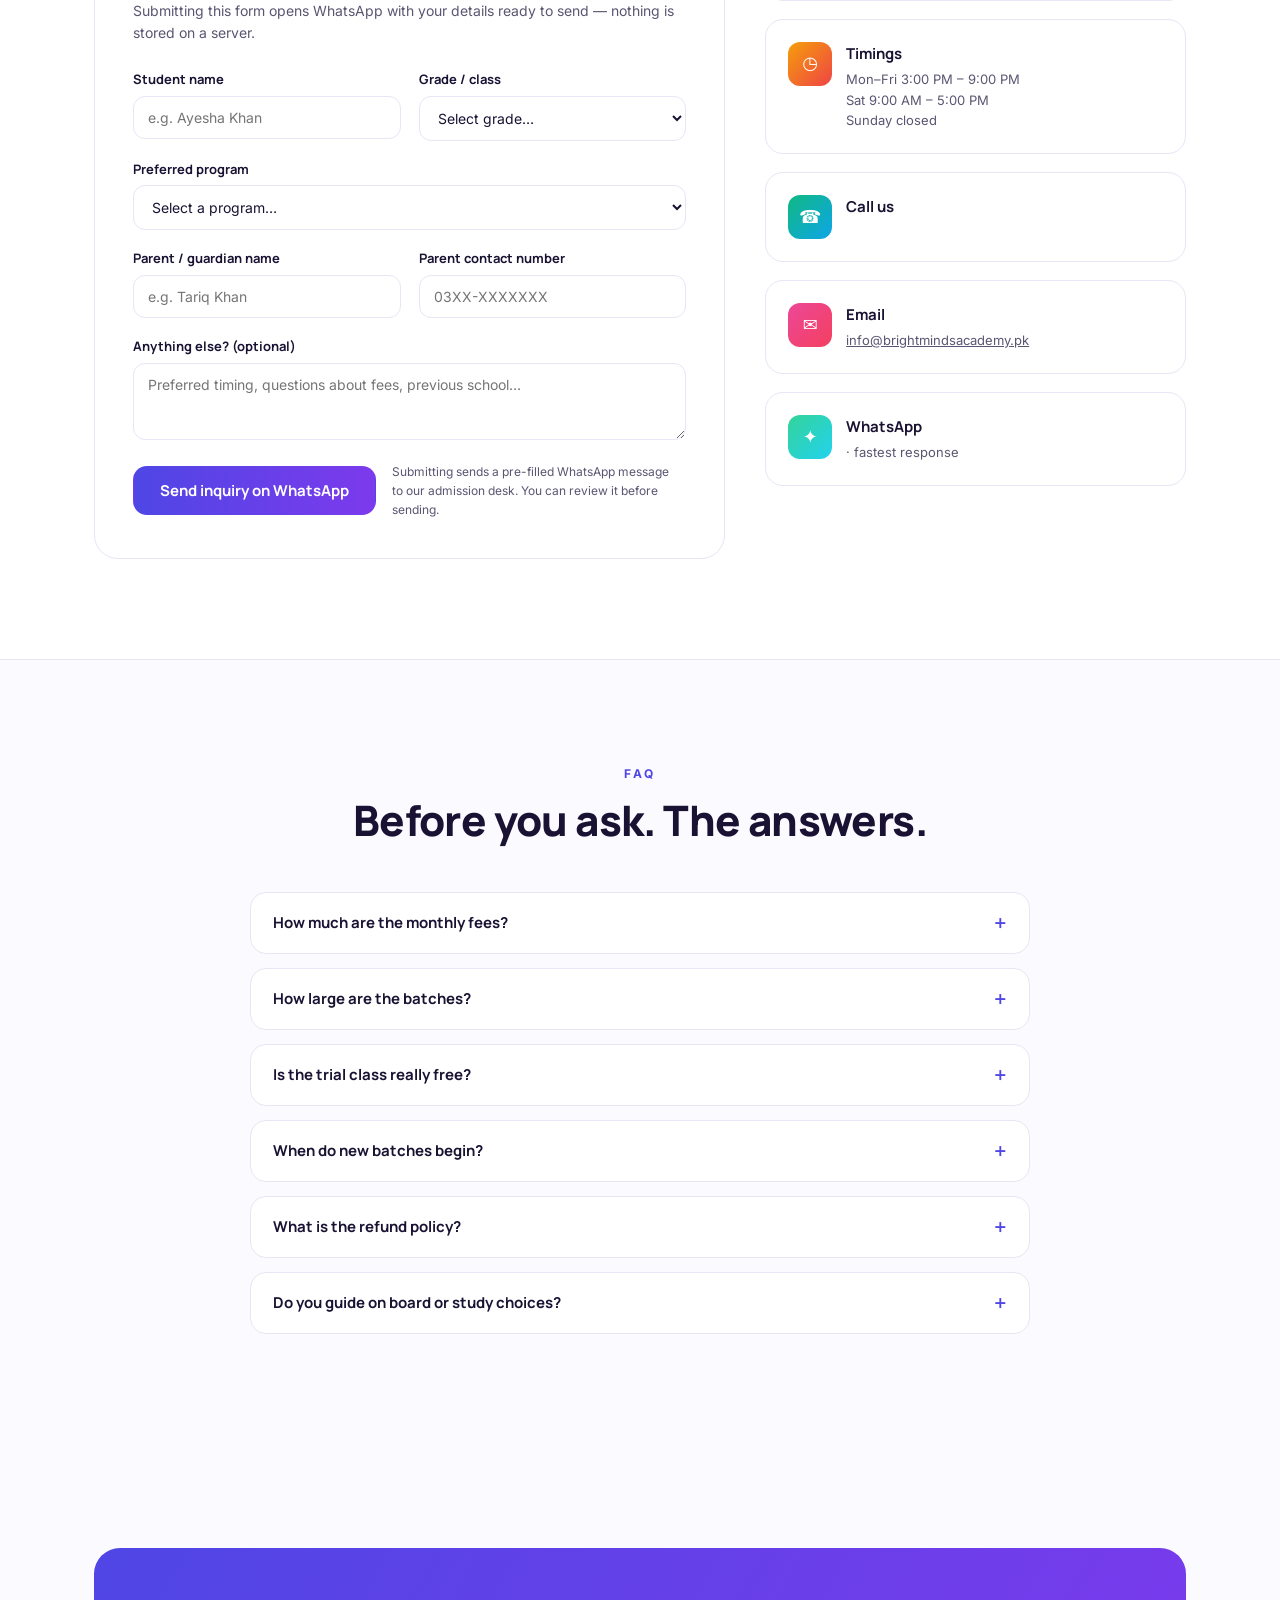
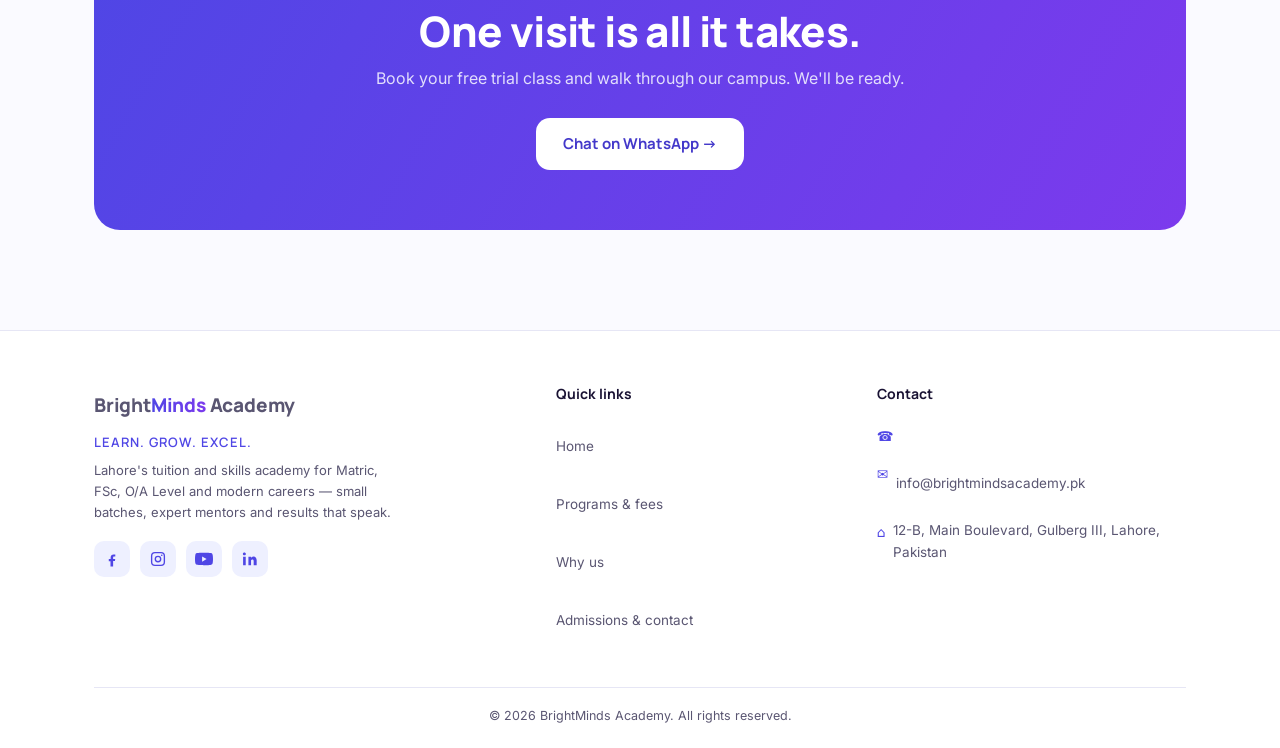
==== commit dc0023d7: "Add brand favicon (SVG)" ====
--- a/apply.html
+++ b/apply.html
@@ -3,6 +3,7 @@
 <head>
 <meta charset="UTF-8" />
 <meta name="viewport" content="width=device-width, initial-scale=1.0" />
+<link rel="icon" type="image/svg+xml" href="/favicon.svg" />
 <title>Admissions &amp; Contact — BrightMinds Academy Lahore</title>
 <meta name="description" content="Apply for admission at BrightMinds Academy, Lahore. Book a free trial class, fill the enrollment form or contact us on WhatsApp for fees, batches and enrollment details." />
 <link rel="preconnect" href="https://fonts.googleapis.com" />
